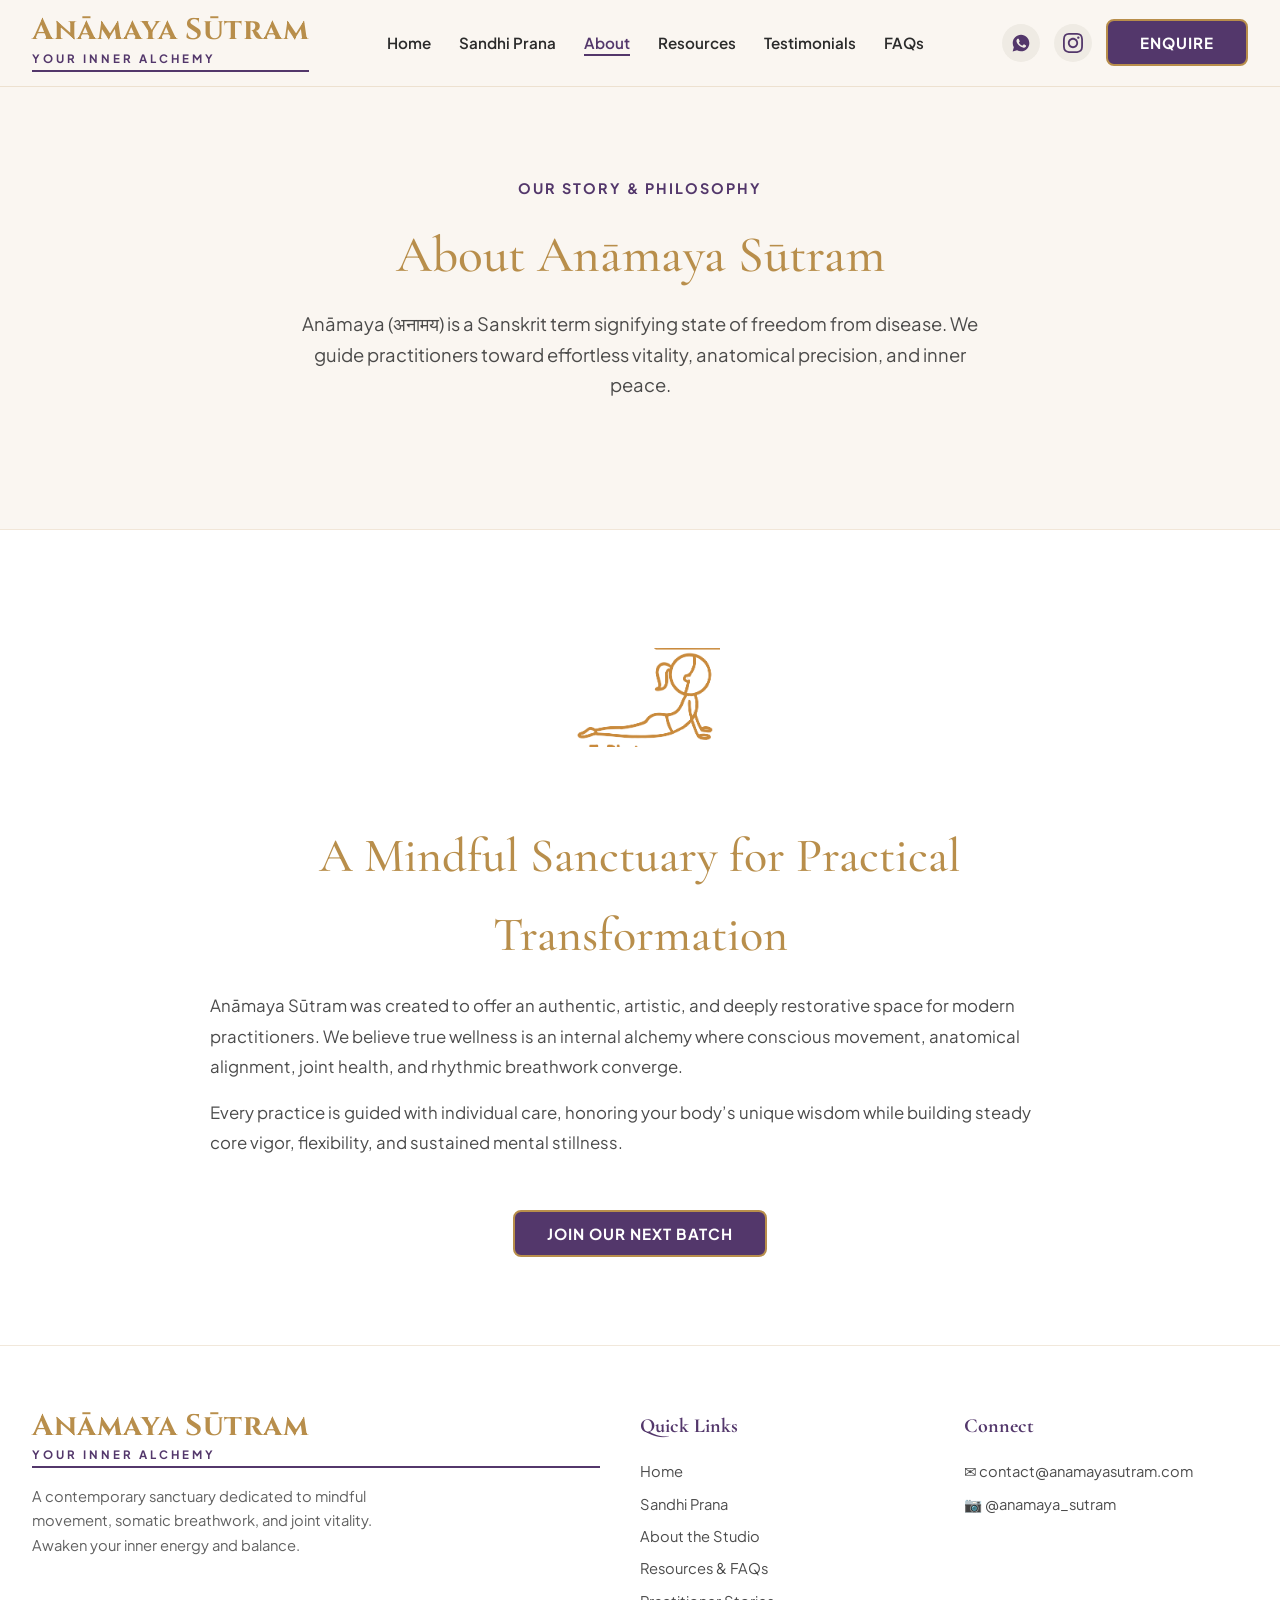
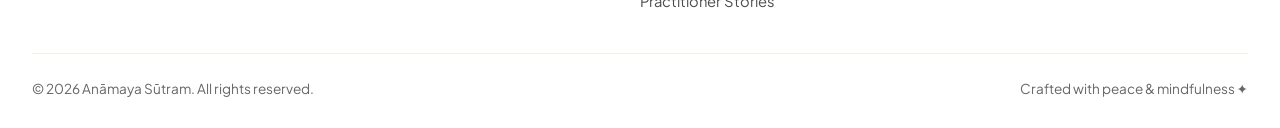
==== about.html @ 7de00230 "First commit to AnamayaSutram static website: Basic structure; incorrect details that need to be fix" ====
<!DOCTYPE html>
<html lang="en">

<head>
  <meta charset="UTF-8">
  <meta name="viewport" content="width=device-width, initial-scale=1.0">
  <title>About Us | Anāmaya Sūtram</title>
  <meta name="description"
    content="Learn about Anāmaya Sūtram - A contemporary yoga sanctuary dedicated to classical alignment, somatic breathwork, and joint health.">
  <link rel="stylesheet" href="css/style.css">
  <link rel="icon" href="images/logo.jpg">
</head>

<body>

  <!-- Header Navigation (Matching Header Screenshot 1) -->
  <header class="navbar">
    <div class="container nav-container">
      <a href="index.html" class="nav-brand-screenshot">
        <span class="nav-brand-title">Anāmaya Sūtram</span>
        <span class="nav-brand-tagline">YOUR INNER ALCHEMY</span>
      </a>

      <ul class="nav-links">
        <li><a href="index.html" class="nav-link">Home</a></li>
        <li><a href="sandhi-prana.html" class="nav-link">Sandhi Prana</a></li>
        <li><a href="about.html" class="nav-link active">About</a></li>
        <li><a href="resources.html" class="nav-link">Resources</a></li>
        <li><a href="index.html#testimonials" class="nav-link">Testimonials</a></li>
        <li><a href="index.html#faqs" class="nav-link">FAQs</a></li>
      </ul>

      <div class="nav-right-actions">
        <a href="https://wa.me/" target="_blank" rel="noopener noreferrer" class="social-pill" aria-label="WhatsApp">
          <svg viewBox="0 0 24 24"><path d="M12.031 2c-5.514 0-9.969 4.456-9.969 9.969 0 1.761.459 3.477 1.334 4.988l-1.396 5.109 5.234-1.373c1.458.799 3.104 1.22 4.797 1.22 5.513 0 9.968-4.456 9.968-9.969s-4.455-9.969-9.968-9.969zm5.836 14.173c-.244.687-1.42 1.312-1.969 1.393-.526.078-1.2.112-3.411-.806-2.825-1.173-4.646-4.043-4.786-4.23-.14-.188-1.139-1.517-1.139-2.894 0-1.377.722-2.054.98-2.335.258-.282.562-.352.75-.352.188 0 .375 0 .539.009.174.009.407-.066.637.487.244.586.834 2.033.906 2.18.072.146.12.318.024.506-.096.188-.144.305-.287.474-.143.169-.301.377-.43.506-.143.143-.292.299-.126.584.166.285.736 1.214 1.58 1.966 1.085.967 2.001 1.267 2.286 1.408.285.141.452.12.619-.072.167-.192.716-.834.906-1.119.189-.285.378-.238.636-.144.258.094 1.637.772 1.918.913.281.141.469.211.539.329.07.117.07.682-.174 1.369z"/></svg>
        </a>
        <a href="https://instagram.com/" target="_blank" rel="noopener noreferrer" class="social-pill" aria-label="Instagram">
          <svg viewBox="0 0 24 24"><path d="M12 2.163c3.204 0 3.584.012 4.85.07 3.252.148 4.771 1.691 4.919 4.919.058 1.265.069 1.645.069 4.849 0 3.205-.012 3.584-.069 4.849-.149 3.225-1.664 4.771-4.919 4.919-1.266.058-1.644.07-4.85.07-3.204 0-3.584-.012-4.849-.07-3.26-.149-4.771-1.699-4.919-4.92-.058-1.265-.07-1.644-.07-4.849 0-3.204.013-3.583.07-4.849.149-3.227 1.664-4.771 4.919-4.919 1.266-.057 1.645-.069 4.849-.069zm0-2.163c-3.259 0-3.667.014-4.947.072-4.358.2-6.78 2.618-6.98 6.98-.059 1.281-.073 1.689-.073 4.948 0 3.259.014 3.668.072 4.948.2 4.358 2.618 6.78 6.98 6.98 1.281.058 1.689.072 4.948.072 3.259 0 3.668-.014 4.948-.072 4.354-.2 6.782-2.618 6.979-6.98.059-1.28.073-1.689.073-4.948 0-3.259-.014-3.667-.072-4.947-.196-4.354-2.617-6.78-6.979-6.98-1.281-.059-1.69-.073-4.949-.073zm0 5.838c-3.403 0-6.162 2.759-6.162 6.162s2.759 6.163 6.162 6.163 6.162-2.759 6.162-6.163c0-3.403-2.759-6.162-6.162-6.162zm0 10.162c-2.209 0-4-1.79-4-4 0-2.209 1.791-4 4-4s4 1.791 4 4c0 2.21-1.791 4-4 4zm6.406-11.845c-.796 0-1.441.645-1.441 1.44s.645 1.44 1.441 1.44c.795 0 1.439-.645 1.439-1.44s-.644-1.44-1.439-1.44z"/></svg>
        </a>
        <button onclick="openModal()" class="btn btn-purple">ENQUIRE</button>
      </div>

      <button class="hamburger" aria-label="Toggle navigation">☰</button>
    </div>
  </header>

  <!-- Mobile Dropdown Menu -->
  <div class="mobile-menu">
    <ul class="mobile-nav-links">
      <li><a href="index.html">Home</a></li>
      <li><a href="sandhi-prana.html">Sandhi Prana</a></li>
      <li><a href="about.html">About</a></li>
      <li><a href="resources.html">Resources</a></li>
      <li><a href="index.html#testimonials">Testimonials</a></li>
      <li><a href="index.html#faqs">FAQs</a></li>
      <li><button onclick="openModal()" class="btn btn-purple" style="width: 100%; margin-top: 12px;">ENQUIRE</button></li>
    </ul>
  </div>

  <!-- Main Hero -->
  <section class="section-padding bg-ivory text-center" style="border-bottom: 1px solid rgba(184,142,75,0.15);">
    <div class="container">
      <span class="tagline-purple">Our Story &amp; Philosophy</span>
      <h1 class="gold-section-title" style="font-size: 3.2rem; margin: 12px 0;">
        About Anāmaya Sūtram
      </h1>
      <p class="science-desc">
        Anāmaya (अनामय) is a Sanskrit term signifying state of freedom from disease. We guide practitioners toward effortless vitality, anatomical precision, and inner peace.
      </p>
    </div>
  </section>

  <!-- Instructor / Story Section -->
  <section class="section-padding" style="background: #ffffff;">
    <div class="container">
      <div style="max-width: 860px; margin: 0 auto; display: flex; flex-direction: column; gap: 32px;">
        <div style="text-align: center;">
          <img src="doodles/Bhujang_gold.png" alt="Instructor Profile Doodle" style="width: 160px; height: 160px; object-fit: contain;">
        </div>

        <div>
          <h2 class="gold-section-title" style="text-align: center;">A Mindful Sanctuary for Practical Transformation</h2>
          <p style="font-size: 1.05rem; color: rgba(43,43,43,0.85); line-height: 1.8; margin-top: 16px;">
            Anāmaya Sūtram was created to offer an authentic, artistic, and deeply restorative space for modern practitioners. We believe true wellness is an internal alchemy where conscious movement, anatomical alignment, joint health, and rhythmic breathwork converge.
          </p>
          <p style="font-size: 1.05rem; color: rgba(43,43,43,0.85); line-height: 1.8; margin-top: 16px;">
            Every practice is guided with individual care, honoring your body’s unique wisdom while building steady core vigor, flexibility, and sustained mental stillness.
          </p>
        </div>

        <div style="text-align: center; margin-top: 20px;">
          <button onclick="openModal()" class="btn btn-purple">JOIN OUR NEXT BATCH</button>
        </div>
      </div>
    </div>
  </section>

  <!-- Footer -->
  <footer>
    <div class="container">
      <div class="footer-grid">
        <div>
          <a href="index.html" class="nav-brand-screenshot" style="margin-bottom: 16px;">
            <span class="nav-brand-title">Anāmaya Sūtram</span>
            <span class="nav-brand-tagline">YOUR INNER ALCHEMY</span>
          </a>
          <p style="font-size: 0.92rem; color: rgba(43,43,43,0.75); max-width: 360px; margin-top: 8px;">
            A contemporary sanctuary dedicated to mindful movement, somatic breathwork, and joint vitality. Awaken your inner energy and balance.
          </p>
        </div>

        <div>
          <h4 style="font-family: var(--font-heading); font-size: 1.25rem; color: var(--color-purple); margin-bottom: 16px;">Quick Links</h4>
          <ul style="list-style: none; display: flex; flex-direction: column; gap: 8px; font-size: 0.92rem;">
            <li><a href="index.html" style="text-decoration: none; color: rgba(43,43,43,0.85);">Home</a></li>
            <li><a href="sandhi-prana.html" style="text-decoration: none; color: rgba(43,43,43,0.85);">Sandhi Prana</a></li>
            <li><a href="about.html" style="text-decoration: none; color: rgba(43,43,43,0.85);">About the Studio</a></li>
            <li><a href="resources.html" style="text-decoration: none; color: rgba(43,43,43,0.85);">Resources &amp; FAQs</a></li>
            <li><a href="index.html#testimonials" style="text-decoration: none; color: rgba(43,43,43,0.85);">Practitioner Stories</a></li>
          </ul>
        </div>

        <div>
          <h4 style="font-family: var(--font-heading); font-size: 1.25rem; color: var(--color-purple); margin-bottom: 16px;">Connect</h4>
          <p style="font-size: 0.92rem; color: rgba(43,43,43,0.85); margin-bottom: 8px;">✉ contact@anamayasutram.com</p>
          <p style="font-size: 0.92rem; color: rgba(43,43,43,0.85);">📷 @anamaya_sutram</p>
        </div>
      </div>

      <div class="footer-bottom">
        <div>© 2026 Anāmaya Sūtram. All rights reserved.</div>
        <div>Crafted with peace &amp; mindfulness ✦</div>
      </div>
    </div>
  </footer>

  <!-- Modal -->
  <div class="modal-overlay" id="registrationModal">
    <div class="modal-card">
      <div class="modal-header">
        <div class="modal-title">Enquire / Join Batch</div>
        <button class="modal-close" id="closeModal">✕</button>
      </div>

      <div class="modal-body">
        <form id="registrationForm">
          <div class="form-group">
            <label>Full Name *</label>
            <input type="text" id="regName" class="form-control" placeholder="e.g. Radhika Sharma" required>
          </div>
          <div class="form-group">
            <label>Email Address *</label>
            <input type="email" id="regEmail" class="form-control" placeholder="you@example.com" required>
          </div>
          <div class="form-group">
            <label>Phone Number *</label>
            <input type="tel" id="regPhone" class="form-control" placeholder="+91 98765 43210" required>
          </div>
          <button type="submit" class="btn btn-purple" style="width: 100%; margin-top: 8px;">SUBMIT ENQUIRY</button>
        </form>
        <div id="registrationSuccess" style="display: none; text-align: center; padding: 24px 0;">
          <div style="font-size: 3rem; color: var(--color-gold); margin-bottom: 12px;">✓</div>
          <h3 style="font-family: var(--font-heading); font-size: 2rem; color: var(--color-purple);">Namaste!</h3>
          <p style="font-size: 0.95rem; color: rgba(43,43,43,0.8); margin: 12px 0 24px 0;">Your enquiry has been received.</p>
          <button onclick="closeModal()" class="btn btn-purple">Return</button>
        </div>
      </div>
    </div>
  </div>

  <script src="js/main.js"></script>
</body>

</html>
---- css/style.css ----
/* Anāmaya Sūtram - Pure Static Design System with Custom Google Fonts */
@import url('https://fonts.googleapis.com/css2?family=Dancing+Script:wght@500;600;700&family=Comic+Neue:wght@400;700&family=Cinzel:wght@600;700;800&family=Cormorant+Garamond:ital,wght@0,500;0,600;0,700;1,500&family=Plus+Jakarta+Sans:wght@400;500;600;700&display=swap');

:root {
  --color-burgundy: #7B1418;
  --color-gold: #B88E4B;
  --color-gold-bright: #D4AF6D;
  --color-purple: #53376B;
  --color-purple-hover: #412856;
  --color-indigo: #201D48;
  --color-green: #3D6843;
  --color-ivory: #FAF6F1;
  --color-teal: #008C8C;
  --color-teal-dark: #006E6E;
  --color-card: #FFFFFF;
  --color-charcoal: #2B2B2B;
  --color-muted: #666666;

  --font-script: 'Dancing Script', cursive;
  --font-comic: 'Comic Neue', 'Comiccrazy', cursive, sans-serif;
  --font-brand: 'Cinzel', 'Cormorant Garamond', serif;
  --font-heading: 'Cormorant Garamond', serif;
  --font-body: 'Plus Jakarta Sans', system-ui, sans-serif;

  --max-width: 1320px;
  --radius-lg: 24px;
  --radius-md: 16px;
  --radius-pill: 9999px;
  --shadow-sm: 0 4px 15px rgba(83, 55, 107, 0.08);
  --shadow-md: 0 10px 30px rgba(83, 55, 107, 0.12);
  --shadow-lg: 0 20px 40px rgba(83, 55, 107, 0.18);
}

/* Reset & Base */
* {
  margin: 0;
  padding: 0;
  box-sizing: border-box;
}

html {
  scroll-behavior: smooth;
  font-size: 16px;
}

body {
  background-color: var(--color-ivory);
  color: var(--color-charcoal);
  font-family: var(--font-body);
  line-height: 1.65;
  overflow-x: hidden;
}

::selection {
  background-color: var(--color-purple);
  color: #ffffff;
}

/* Layout Containers & Margins */
.container {
  width: 100%;
  max-width: var(--max-width);
  margin: 0 auto;
  padding: 0 32px;
}

.section-padding {
  padding: 88px 0;
}

.text-center {
  text-align: center;
}

/* Buttons */
.btn {
  display: inline-flex;
  align-items: center;
  justify-content: center;
  padding: 12px 32px;
  border-radius: 8px;
  font-family: var(--font-body);
  font-size: 0.95rem;
  font-weight: 700;
  letter-spacing: 1px;
  text-decoration: none;
  text-transform: uppercase;
  cursor: pointer;
  transition: all 0.25s ease;
  border: 2px solid transparent;
  gap: 8px;
}

.btn-purple {
  background-color: var(--color-purple);
  color: #ffffff;
  border-color: var(--color-gold);
}

.btn-purple:hover {
  background-color: var(--color-purple-hover);
  border-color: var(--color-gold-bright);
  transform: translateY(-2px);
  box-shadow: var(--shadow-sm);
}

.btn-teal {
  background-color: var(--color-teal);
  color: #ffffff;
  border-color: #ffffff;
}

.btn-teal:hover {
  background-color: var(--color-teal-dark);
  transform: translateY(-2px);
}

.btn-gold-outline {
  background-color: transparent;
  color: var(--color-gold);
  border: 2px solid var(--color-gold);
}

.btn-gold-outline:hover {
  background-color: var(--color-gold);
  color: #ffffff;
  transform: translateY(-2px);
}

/* Header & Navbar (Matching Header Screenshot 1) */
.navbar {
  position: sticky;
  top: 0;
  left: 0;
  right: 0;
  z-index: 100;
  background-color: #FAF6F1;
  border-bottom: 1px solid rgba(184, 142, 75, 0.2);
  padding: 14px 0;
}

.nav-container {
  display: flex;
  align-items: center;
  justify-content: space-between;
}

.nav-brand-screenshot {
  display: flex;
  flex-direction: column;
  align-items: flex-start;
  text-decoration: none;
}

.nav-brand-title {
  font-family: var(--font-brand);
  font-size: 1.85rem;
  font-weight: 700;
  color: var(--color-gold);
  line-height: 1.1;
  letter-spacing: 0.5px;
}

.nav-brand-tagline {
  font-family: var(--font-body);
  font-size: 0.72rem;
  letter-spacing: 3px;
  text-transform: uppercase;
  color: var(--color-purple);
  font-weight: 700;
  margin-top: 2px;
  border-bottom: 2px solid var(--color-purple);
  padding-bottom: 2px;
  width: 100%;
}

.nav-links {
  display: flex;
  list-style: none;
  gap: 28px;
  align-items: center;
}

.nav-link {
  text-decoration: none;
  color: var(--color-charcoal);
  font-size: 0.95rem;
  font-weight: 600;
  transition: color 0.2s ease;
  padding: 4px 0;
  position: relative;
}

.nav-link:hover,
.nav-link.active {
  color: var(--color-purple);
}

.nav-link.active::after {
  content: '';
  position: absolute;
  bottom: 0;
  left: 0;
  right: 0;
  height: 2px;
  background-color: var(--color-purple);
}

.nav-right-actions {
  display: flex;
  align-items: center;
  gap: 14px;
}

.social-pill {
  display: flex;
  align-items: center;
  justify-content: center;
  width: 38px;
  height: 38px;
  border-radius: 50%;
  background: #EFEBE4;
  color: var(--color-purple);
  text-decoration: none;
  transition: all 0.2s ease;
}

.social-pill:hover {
  background: var(--color-purple);
  color: #ffffff;
}

.social-pill svg {
  width: 20px;
  height: 20px;
  fill: currentColor;
}

.hamburger {
  display: none;
  background: none;
  border: none;
  font-size: 1.8rem;
  color: var(--color-purple);
  cursor: pointer;
}

.mobile-menu {
  display: none;
  background: #FAF6F1;
  border-bottom: 1px solid rgba(184, 142, 75, 0.2);
  padding: 16px 24px;
}

.mobile-menu.open {
  display: block;
}

.mobile-nav-links {
  list-style: none;
  display: flex;
  flex-direction: column;
  gap: 12px;
}

.mobile-nav-links a {
  text-decoration: none;
  color: var(--color-charcoal);
  font-size: 1.05rem;
  font-weight: 600;
  padding: 8px 0;
  display: block;
  border-bottom: 1px solid rgba(184, 142, 75, 0.1);
}

/* Hero Section (Matching Screenshots 2 & 3) */
.hero-wrapper {
  position: relative;
  width: 100%;
  min-height: 82vh;
  background: url('../images/hero_meditation_.jpg') center center / cover no-repeat;
  display: flex;
  align-items: center;
  justify-content: center;
  text-align: center;
  padding: 80px 24px;
}

/* Upper Left Corner Logo Overlay (Matching Screenshots 2 & 3) */
.hero-logo-overlay {
  position: absolute;
  top: 20px;
  left: 20px;
  width: 160px;
  height: auto;
  z-index: 20;
  background: rgba(255, 255, 255, 0.9);
  padding: 8px 12px;
  border-radius: 12px;
  box-shadow: 0 4px 15px rgba(0, 0, 0, 0.1);
}

.hero-overlay-content {
  position: relative;
  z-index: 10;
  max-width: 860px;
  margin: 0 auto;
  display: flex;
  flex-direction: column;
  align-items: center;
}

.hero-script-headline {
  font-family: var(--font-script);
  font-size: 4.2rem;
  font-weight: 700;
  color: #1F1938;
  line-height: 1.15;
  margin-bottom: 18px;
  text-shadow: 0 1px 3px rgba(255, 255, 255, 0.8);
}

.hero-comic-subtitle {
  font-family: var(--font-comic);
  font-size: 1rem;
  font-weight: 700;
  letter-spacing: 2px;
  text-transform: uppercase;
  color: #1F1938;
  margin-bottom: 32px;
  text-shadow: 0 1px 2px rgba(255, 255, 255, 0.8);
}

/* What is Anamaya Sutram Section */
.section-what-is {
  padding: 80px 0;
  background-color: var(--color-ivory);
  text-align: center;
  border-bottom: 1px solid rgba(184, 142, 75, 0.15);
}

.gold-section-title {
  font-family: var(--font-heading);
  font-size: 3rem;
  color: var(--color-gold);
  font-weight: 500;
  margin-bottom: 16px;
}

.geometry-quote {
  font-family: var(--font-heading);
  font-size: 2.6rem;
  color: var(--color-indigo);
  line-height: 1.25;
  max-width: 760px;
  margin: 0 auto 12px auto;
  font-weight: 600;
}

.tagline-purple {
  font-family: var(--font-body);
  font-size: 0.9rem;
  letter-spacing: 2px;
  text-transform: uppercase;
  color: var(--color-purple);
  font-weight: 700;
  margin-bottom: 24px;
}

.science-desc {
  font-size: 1.15rem;
  color: rgba(43, 43, 43, 0.85);
  max-width: 680px;
  margin: 0 auto 40px auto;
  line-height: 1.65;
}

/* Meet Anaya & Prof. Dev Section (Placed Right Above FAQs) */
.anaya-dev-card {
  max-width: 860px;
  margin: 0 auto;
  background: #ffffff;
  border-radius: 24px;
  padding: 28px;
  box-shadow: var(--shadow-sm);
  border: 1.5px solid rgba(184, 142, 75, 0.25);
}

.anaya-dev-img {
  width: 100%;
  max-height: 520px;
  object-fit: cover;
  border-radius: 16px;
  margin-bottom: 24px;
}

.character-descriptions {
  text-align: left;
  display: flex;
  flex-direction: column;
  gap: 20px;
  font-family: var(--font-comic);
}

.character-item h4 {
  font-family: var(--font-comic);
  font-size: 1.25rem;
  font-weight: 700;
  margin-bottom: 6px;
}

.character-item p {
  font-size: 1rem;
  color: rgba(43, 43, 43, 0.85);
  line-height: 1.6;
}

.explore-series-link {
  display: inline-block;
  font-family: var(--font-comic);
  font-size: 1rem;
  font-weight: 700;
  color: var(--color-indigo);
  text-decoration: none;
  margin-top: 12px;
  transition: color 0.2s ease;
}

.explore-series-link:hover {
  color: var(--color-purple);
}

/* Guided Programs Grid */
.programs-grid {
  display: grid;
  grid-template-columns: repeat(auto-fit, minmax(340px, 1fr));
  gap: 32px;
  margin-top: 40px;
}

.program-card {
  background: #ffffff;
  border-radius: 24px;
  padding: 40px 32px;
  border: 1.5px solid rgba(184, 142, 75, 0.2);
  box-shadow: var(--shadow-sm);
  display: flex;
  flex-direction: column;
  justify-content: space-between;
  transition: all 0.3s ease;
}

.program-card:hover {
  transform: translateY(-4px);
  box-shadow: var(--shadow-md);
  border-color: var(--color-gold);
}

.program-tag {
  display: inline-block;
  padding: 4px 14px;
  border-radius: 20px;
  background: rgba(83, 55, 107, 0.1);
  color: var(--color-purple);
  font-size: 0.75rem;
  font-weight: 700;
  text-transform: uppercase;
  margin-bottom: 16px;
}

.program-title {
  font-family: var(--font-heading);
  font-size: 2.2rem;
  color: var(--color-gold);
  margin-bottom: 8px;
}

.program-subtitle {
  font-size: 1rem;
  color: var(--color-purple);
  font-weight: 600;
  margin-bottom: 16px;
}

.program-desc {
  font-size: 0.95rem;
  color: rgba(43, 43, 43, 0.8);
  margin-bottom: 20px;
  line-height: 1.6;
}

.program-highlights {
  list-style: none;
  margin-bottom: 28px;
  display: flex;
  flex-direction: column;
  gap: 10px;
}

.program-highlights li {
  font-size: 0.9rem;
  color: rgba(43, 43, 43, 0.9);
  display: flex;
  align-items: center;
  gap: 10px;
}

.program-highlights li::before {
  content: '✦';
  color: var(--color-gold);
}

.program-actions {
  display: flex;
  gap: 12px;
  flex-wrap: wrap;
}

/* Feature Cards Grid (Core Pillars) */
.cards-grid {
  display: grid;
  grid-template-columns: repeat(auto-fit, minmax(260px, 1fr));
  gap: 28px;
  margin-top: 40px;
}

.feature-card {
  background: #ffffff;
  padding: 36px 28px;
  border-radius: 20px;
  border: 1.5px solid rgba(184, 142, 75, 0.15);
  box-shadow: var(--shadow-sm);
  text-align: center;
  transition: all 0.3s ease;
}

.feature-card:hover {
  transform: translateY(-4px);
  box-shadow: var(--shadow-md);
}

.feature-icon-box {
  width: 72px;
  height: 72px;
  margin: 0 auto 20px auto;
  display: flex;
  align-items: center;
  justify-content: center;
}

.feature-icon-box img {
  width: 100%;
  height: 100%;
  object-fit: contain;
}

.feature-title {
  font-family: var(--font-heading);
  font-size: 1.5rem;
  color: var(--color-purple);
  margin-bottom: 10px;
}

.feature-desc {
  font-size: 0.92rem;
  color: rgba(43, 43, 43, 0.75);
}

/* Upcoming Batch Section */
.batch-container {
  background: #ffffff;
  border-radius: 24px;
  padding: 44px;
  border: 2px solid rgba(184, 142, 75, 0.25);
  box-shadow: var(--shadow-md);
}

.batch-grid {
  display: grid;
  grid-template-columns: 1fr 1fr;
  gap: 40px;
  align-items: center;
}

.batch-title {
  font-family: var(--font-heading);
  font-size: 2.4rem;
  color: var(--color-gold);
  margin: 12px 0;
}

.batch-card-right {
  background: var(--color-ivory);
  padding: 32px;
  border-radius: 18px;
  border: 1.5px solid rgba(184, 142, 75, 0.2);
}

.batch-info-item {
  display: flex;
  align-items: center;
  gap: 14px;
  margin-bottom: 16px;
}

.batch-info-icon {
  font-size: 1.3rem;
}

.batch-info-text label {
  display: block;
  font-size: 0.75rem;
  color: var(--color-muted);
  text-transform: uppercase;
  font-weight: 600;
}

.batch-info-text span {
  font-size: 0.95rem;
  font-weight: 700;
  color: var(--color-purple);
}

/* Testimonials Carousel */
.testimonial-card {
  max-width: 760px;
  margin: 0 auto;
  background: #ffffff;
  border-radius: 24px;
  padding: 44px;
  box-shadow: var(--shadow-sm);
  text-align: center;
  border: 1.5px solid rgba(184, 142, 75, 0.2);
}

.quote-text {
  font-size: 1.1rem;
  font-style: italic;
  color: rgba(43, 43, 43, 0.85);
  margin: 20px 0;
  line-height: 1.7;
}

.user-bio {
  display: flex;
  align-items: center;
  justify-content: center;
  gap: 16px;
  text-align: left;
}

.user-avatar {
  width: 54px;
  height: 54px;
  border-radius: 50%;
  object-fit: cover;
}

.slider-controls {
  display: flex;
  justify-content: center;
  gap: 16px;
  margin-top: 28px;
}

.slider-btn {
  width: 44px;
  height: 44px;
  border-radius: 50%;
  border: 2px solid var(--color-purple);
  background: #ffffff;
  color: var(--color-purple);
  font-size: 1.2rem;
  cursor: pointer;
  transition: all 0.2s ease;
}

.slider-btn:hover {
  background: var(--color-purple);
  color: #ffffff;
}

/* FAQ Accordion */
.accordion {
  max-width: 860px;
  margin: 0 auto;
  display: flex;
  flex-direction: column;
  gap: 16px;
}

.accordion-item {
  background: #ffffff;
  border-radius: 16px;
  border: 1.5px solid rgba(184, 142, 75, 0.2);
  overflow: hidden;
}

.accordion-header {
  width: 100%;
  padding: 22px 28px;
  text-align: left;
  background: none;
  border: none;
  font-family: var(--font-heading);
  font-size: 1.3rem;
  font-weight: 600;
  color: var(--color-purple);
  cursor: pointer;
  display: flex;
  justify-content: space-between;
  align-items: center;
}

.accordion-body {
  padding: 0 28px 24px 28px;
  font-size: 0.98rem;
  color: rgba(43, 43, 43, 0.8);
  display: none;
  line-height: 1.65;
}

.accordion-item.active .accordion-body {
  display: block;
}

.accordion-item.active .accordion-icon {
  transform: rotate(180deg);
}

/* Footer */
footer {
  background: #ffffff;
  border-top: 1.5px solid rgba(184, 142, 75, 0.2);
  padding: 64px 0 28px 0;
}

.footer-grid {
  display: grid;
  grid-template-columns: 2fr 1fr 1fr;
  gap: 40px;
  margin-bottom: 40px;
}

.footer-bottom {
  border-top: 1px solid rgba(184, 142, 75, 0.15);
  padding-top: 24px;
  display: flex;
  justify-content: space-between;
  font-size: 0.85rem;
  color: var(--color-muted);
}

/* Modal Popup */
.modal-overlay {
  position: fixed;
  inset: 0;
  background: rgba(0, 0, 0, 0.55);
  backdrop-filter: blur(5px);
  z-index: 1000;
  display: none;
  align-items: center;
  justify-content: center;
  padding: 20px;
}

.modal-overlay.open {
  display: flex;
}

.modal-card {
  background: #ffffff;
  border-radius: 24px;
  max-width: 560px;
  width: 100%;
  box-shadow: var(--shadow-lg);
  overflow: hidden;
  border: 2px solid var(--color-gold);
}

.modal-header {
  padding: 20px 28px;
  background: var(--color-ivory);
  border-bottom: 1px solid rgba(184, 142, 75, 0.2);
  display: flex;
  justify-content: space-between;
  align-items: center;
}

.modal-title {
  font-family: var(--font-heading);
  font-size: 1.6rem;
  font-weight: 700;
  color: var(--color-purple);
}

.modal-close {
  background: none;
  border: none;
  font-size: 1.3rem;
  cursor: pointer;
  color: var(--color-muted);
}

.modal-body {
  padding: 28px;
}

.form-group {
  margin-bottom: 18px;
}

.form-group label {
  display: block;
  font-size: 0.8rem;
  font-weight: 700;
  text-transform: uppercase;
  color: var(--color-muted);
  margin-bottom: 6px;
}

.form-control {
  width: 100%;
  padding: 12px 16px;
  border-radius: 10px;
  border: 1.5px solid rgba(184, 142, 75, 0.3);
  font-family: var(--font-body);
  font-size: 0.95rem;
  outline: none;
  background: var(--color-ivory);
}

.form-control:focus {
  border-color: var(--color-purple);
  background: #ffffff;
}

/* Timeline Tabs on Sandhi Prana page */
.timeline-tabs {
  display: flex;
  justify-content: center;
  gap: 12px;
  margin: 32px 0;
  flex-wrap: wrap;
}

.timeline-tab-btn {
  padding: 10px 24px;
  border-radius: 30px;
  border: 1.5px solid rgba(184, 142, 75, 0.3);
  background: #ffffff;
  color: var(--color-charcoal);
  font-size: 0.88rem;
  font-weight: 700;
  cursor: pointer;
  transition: all 0.2s ease;
}

.timeline-tab-btn.active {
  background: var(--color-purple);
  color: #ffffff;
  border-color: var(--color-purple);
}

.timeline-content-card {
  background: #ffffff;
  border-radius: 20px;
  padding: 36px;
  border: 1.5px solid rgba(184, 142, 75, 0.25);
  box-shadow: var(--shadow-sm);
}

/* Mobile Responsiveness (Matching Screenshot 3) */
@media (max-width: 768px) {
  .container {
    padding: 0 16px;
  }

  .hero-script-headline {
    font-size: 2.5rem;
  }

  .hero-comic-subtitle {
    font-size: 0.85rem;
    letter-spacing: 1px;
  }

  .hero-logo-overlay {
    top: 10px;
    left: 10px;
    width: 120px;
  }

  .gold-section-title {
    font-size: 2.2rem;
  }

  .geometry-quote {
    font-size: 1.8rem;
  }

  .nav-links {
    display: none;
  }

  .hamburger {
    display: block;
  }

  .batch-grid {
    grid-template-columns: 1fr;
  }

  .footer-grid {
    grid-template-columns: 1fr;
  }

  .nav-right-actions .social-pill {
    display: inline-flex;
  }
}
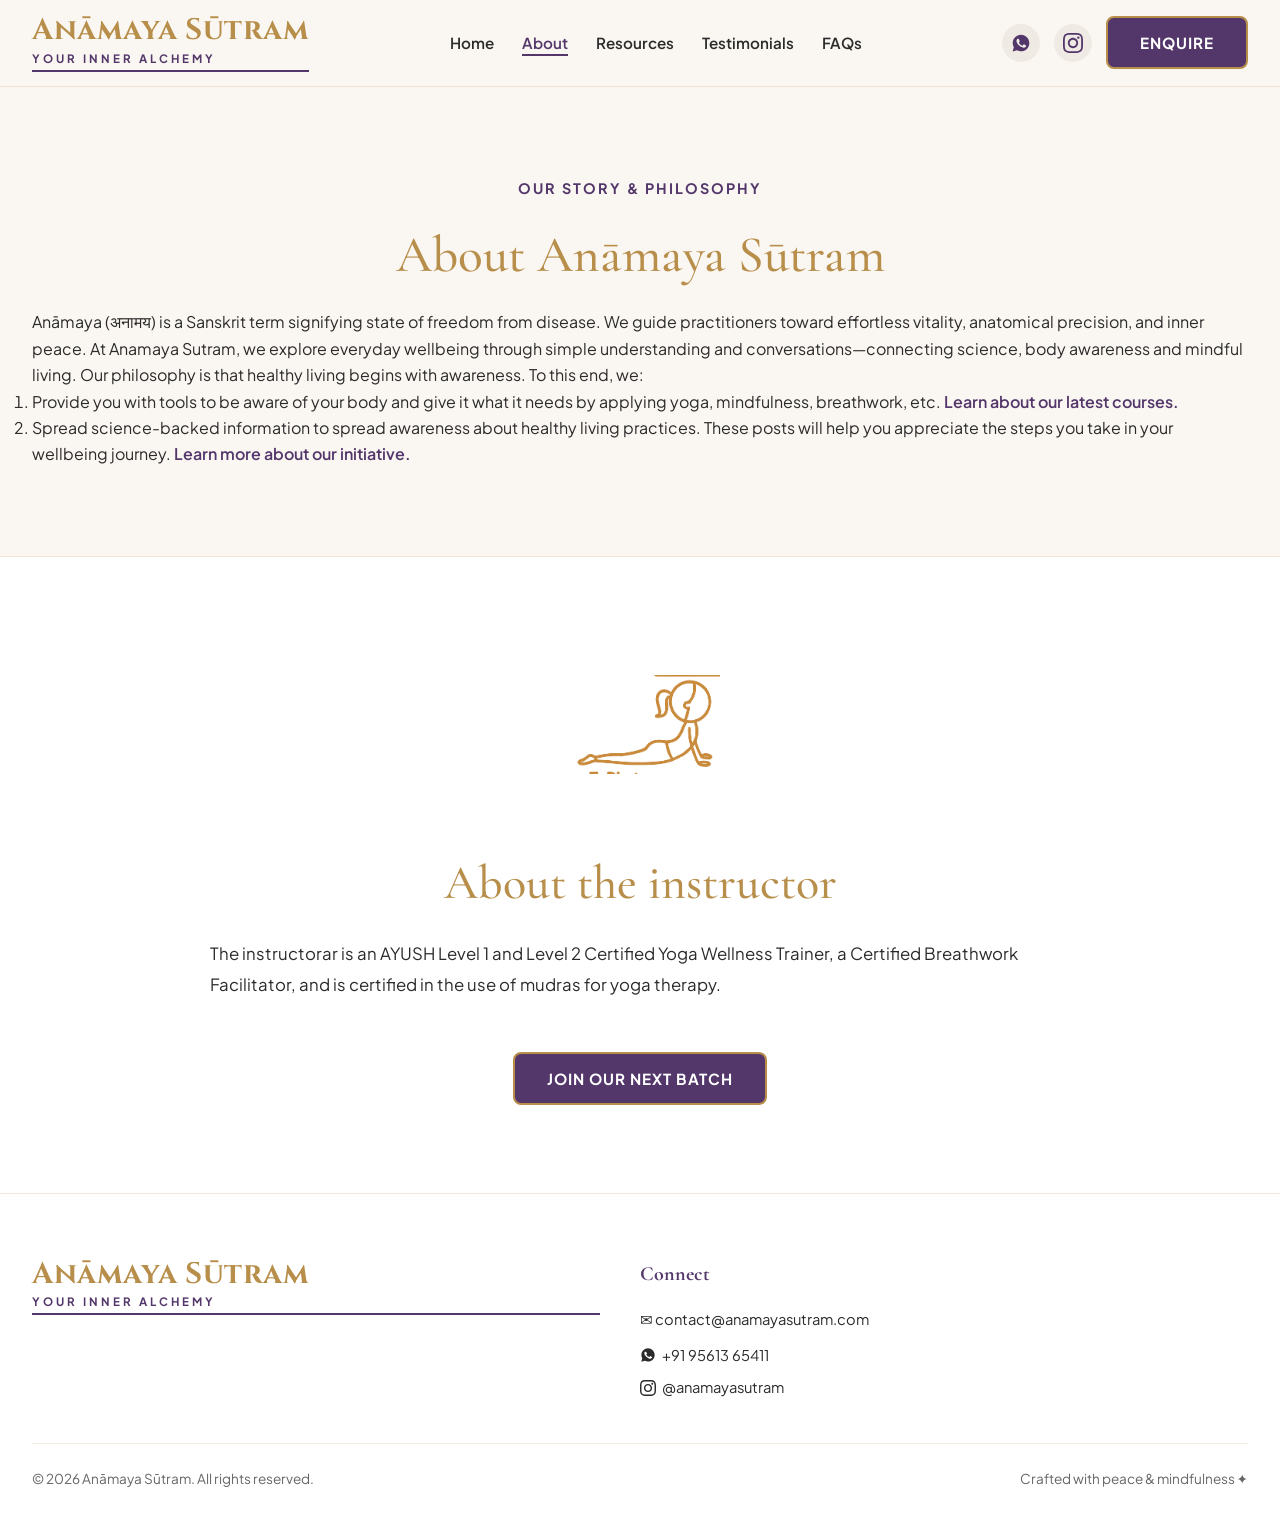
==== commit d7c37b1c: "corrected the info about the instructor" ====
--- a/about.html
+++ b/about.html
@@ -4,9 +4,8 @@
 <head>
   <meta charset="UTF-8">
   <meta name="viewport" content="width=device-width, initial-scale=1.0">
-  <title>About Us | Anāmaya Sūtram</title>
-  <meta name="description"
-    content="Learn about Anāmaya Sūtram - A contemporary yoga sanctuary dedicated to classical alignment, somatic breathwork, and joint health.">
+  <title>About Us | Anāmaya sūtram</title>
+  <meta name="description" content="Learn about Anāmaya sūtram">
   <link rel="stylesheet" href="css/style.css">
   <link rel="icon" href="images/logo.jpg">
 </head>
@@ -18,26 +17,32 @@
     <div class="container nav-container">
       <a href="index.html" class="nav-brand-screenshot">
         <span class="nav-brand-title">Anāmaya Sūtram</span>
-        <span class="nav-brand-tagline">YOUR INNER ALCHEMY</span>
+        <span class="nav-brand-tagline">your inner alchemy</span>
       </a>
 
       <ul class="nav-links">
         <li><a href="index.html" class="nav-link">Home</a></li>
-        <li><a href="sandhi-prana.html" class="nav-link">Sandhi Prana</a></li>
         <li><a href="about.html" class="nav-link active">About</a></li>
         <li><a href="resources.html" class="nav-link">Resources</a></li>
         <li><a href="index.html#testimonials" class="nav-link">Testimonials</a></li>
-        <li><a href="index.html#faqs" class="nav-link">FAQs</a></li>
+        <li><a href="faq.html" class="nav-link">FAQs</a></li>
       </ul>
 
       <div class="nav-right-actions">
-        <a href="https://wa.me/" target="_blank" rel="noopener noreferrer" class="social-pill" aria-label="WhatsApp">
-          <svg viewBox="0 0 24 24"><path d="M12.031 2c-5.514 0-9.969 4.456-9.969 9.969 0 1.761.459 3.477 1.334 4.988l-1.396 5.109 5.234-1.373c1.458.799 3.104 1.22 4.797 1.22 5.513 0 9.968-4.456 9.968-9.969s-4.455-9.969-9.968-9.969zm5.836 14.173c-.244.687-1.42 1.312-1.969 1.393-.526.078-1.2.112-3.411-.806-2.825-1.173-4.646-4.043-4.786-4.23-.14-.188-1.139-1.517-1.139-2.894 0-1.377.722-2.054.98-2.335.258-.282.562-.352.75-.352.188 0 .375 0 .539.009.174.009.407-.066.637.487.244.586.834 2.033.906 2.18.072.146.12.318.024.506-.096.188-.144.305-.287.474-.143.169-.301.377-.43.506-.143.143-.292.299-.126.584.166.285.736 1.214 1.58 1.966 1.085.967 2.001 1.267 2.286 1.408.285.141.452.12.619-.072.167-.192.716-.834.906-1.119.189-.285.378-.238.636-.144.258.094 1.637.772 1.918.913.281.141.469.211.539.329.07.117.07.682-.174 1.369z"/></svg>
+        <a href="https://wa.me/919561365411" target="_blank" rel="noopener noreferrer" class="social-pill" aria-label="WhatsApp">
+          <svg viewBox="0 0 24 24">
+            <path
+              d="M12.031 2c-5.514 0-9.969 4.456-9.969 9.969 0 1.761.459 3.477 1.334 4.988l-1.396 5.109 5.234-1.373c1.458.799 3.104 1.22 4.797 1.22 5.513 0 9.968-4.456 9.968-9.969s-4.455-9.969-9.968-9.969zm5.836 14.173c-.244.687-1.42 1.312-1.969 1.393-.526.078-1.2.112-3.411-.806-2.825-1.173-4.646-4.043-4.786-4.23-.14-.188-1.139-1.517-1.139-2.894 0-1.377.722-2.054.98-2.335.258-.282.562-.352.75-.352.188 0 .375 0 .539.009.174.009.407-.066.637.487.244.586.834 2.033.906 2.18.072.146.12.318.024.506-.096.188-.144.305-.287.474-.143.169-.301.377-.43.506-.143.143-.292.299-.126.584.166.285.736 1.214 1.58 1.966 1.085.967 2.001 1.267 2.286 1.408.285.141.452.12.619-.072.167-.192.716-.834.906-1.119.189-.285.378-.238.636-.144.258.094 1.637.772 1.918.913.281.141.469.211.539.329.07.117.07.682-.174 1.369z" />
+          </svg>
         </a>
-        <a href="https://instagram.com/" target="_blank" rel="noopener noreferrer" class="social-pill" aria-label="Instagram">
-          <svg viewBox="0 0 24 24"><path d="M12 2.163c3.204 0 3.584.012 4.85.07 3.252.148 4.771 1.691 4.919 4.919.058 1.265.069 1.645.069 4.849 0 3.205-.012 3.584-.069 4.849-.149 3.225-1.664 4.771-4.919 4.919-1.266.058-1.644.07-4.85.07-3.204 0-3.584-.012-4.849-.07-3.26-.149-4.771-1.699-4.919-4.92-.058-1.265-.07-1.644-.07-4.849 0-3.204.013-3.583.07-4.849.149-3.227 1.664-4.771 4.919-4.919 1.266-.057 1.645-.069 4.849-.069zm0-2.163c-3.259 0-3.667.014-4.947.072-4.358.2-6.78 2.618-6.98 6.98-.059 1.281-.073 1.689-.073 4.948 0 3.259.014 3.668.072 4.948.2 4.358 2.618 6.78 6.98 6.98 1.281.058 1.689.072 4.948.072 3.259 0 3.668-.014 4.948-.072 4.354-.2 6.782-2.618 6.979-6.98.059-1.28.073-1.689.073-4.948 0-3.259-.014-3.667-.072-4.947-.196-4.354-2.617-6.78-6.979-6.98-1.281-.059-1.69-.073-4.949-.073zm0 5.838c-3.403 0-6.162 2.759-6.162 6.162s2.759 6.163 6.162 6.163 6.162-2.759 6.162-6.163c0-3.403-2.759-6.162-6.162-6.162zm0 10.162c-2.209 0-4-1.79-4-4 0-2.209 1.791-4 4-4s4 1.791 4 4c0 2.21-1.791 4-4 4zm6.406-11.845c-.796 0-1.441.645-1.441 1.44s.645 1.44 1.441 1.44c.795 0 1.439-.645 1.439-1.44s-.644-1.44-1.439-1.44z"/></svg>
+        <a href="https://www.instagram.com/anamayasutram/" target="_blank" rel="noopener noreferrer" class="social-pill"
+          aria-label="Instagram">
+          <svg viewBox="0 0 24 24">
+            <path
+              d="M12 2.163c3.204 0 3.584.012 4.85.07 3.252.148 4.771 1.691 4.919 4.919.058 1.265.069 1.645.069 4.849 0 3.205-.012 3.584-.069 4.849-.149 3.225-1.664 4.771-4.919 4.919-1.266.058-1.644.07-4.85.07-3.204 0-3.584-.012-4.849-.07-3.26-.149-4.771-1.699-4.919-4.92-.058-1.265-.07-1.644-.07-4.849 0-3.204.013-3.583.07-4.849.149-3.227 1.664-4.771 4.919-4.919 1.266-.057 1.645-.069 4.849-.069zm0-2.163c-3.259 0-3.667.014-4.947.072-4.358.2-6.78 2.618-6.98 6.98-.059 1.281-.073 1.689-.073 4.948 0 3.259.014 3.668.072 4.948.2 4.358 2.618 6.78 6.98 6.98 1.281.058 1.689.072 4.948.072 3.259 0 3.668-.014 4.948-.072 4.354-.2 6.782-2.618 6.979-6.98.059-1.28.073-1.689.073-4.948 0-3.259-.014-3.667-.072-4.947-.196-4.354-2.617-6.78-6.979-6.98-1.281-.059-1.69-.073-4.949-.073zm0 5.838c-3.403 0-6.162 2.759-6.162 6.162s2.759 6.163 6.162 6.163 6.162-2.759 6.162-6.163c0-3.403-2.759-6.162-6.162-6.162zm0 10.162c-2.209 0-4-1.79-4-4 0-2.209 1.791-4 4-4s4 1.791 4 4c0 2.21-1.791 4-4 4zm6.406-11.845c-.796 0-1.441.645-1.441 1.44s.645 1.44 1.441 1.44c.795 0 1.439-.645 1.439-1.44s-.644-1.44-1.439-1.44z" />
+          </svg>
         </a>
-        <button onclick="openModal()" class="btn btn-purple">ENQUIRE</button>
+        <a href="https://forms.gle/iVX7P1jNjBqUxD1g9" target="_blank" rel="noopener noreferrer" class="btn btn-purple">ENQUIRE</a>
       </div>
 
       <button class="hamburger" aria-label="Toggle navigation">☰</button>
@@ -48,24 +53,37 @@
   <div class="mobile-menu">
     <ul class="mobile-nav-links">
       <li><a href="index.html">Home</a></li>
-      <li><a href="sandhi-prana.html">Sandhi Prana</a></li>
       <li><a href="about.html">About</a></li>
       <li><a href="resources.html">Resources</a></li>
       <li><a href="index.html#testimonials">Testimonials</a></li>
-      <li><a href="index.html#faqs">FAQs</a></li>
-      <li><button onclick="openModal()" class="btn btn-purple" style="width: 100%; margin-top: 12px;">ENQUIRE</button></li>
+      <li><a href="faq.html">FAQs</a></li>
+      <li><a href="https://forms.gle/iVX7P1jNjBqUxD1g9" target="_blank" rel="noopener noreferrer" class="btn btn-purple" style="width: 100%; margin-top: 12px;">ENQUIRE</a>
+      </li>
     </ul>
   </div>
 
   <!-- Main Hero -->
-  <section class="section-padding bg-ivory text-center" style="border-bottom: 1px solid rgba(184,142,75,0.15);">
+  <section class="section-padding bg-ivory" style="border-bottom: 1px solid rgba(184,142,75,0.15);">
     <div class="container">
-      <span class="tagline-purple">Our Story &amp; Philosophy</span>
-      <h1 class="gold-section-title" style="font-size: 3.2rem; margin: 12px 0;">
-        About Anāmaya Sūtram
-      </h1>
-      <p class="science-desc">
-        Anāmaya (अनामय) is a Sanskrit term signifying state of freedom from disease. We guide practitioners toward effortless vitality, anatomical precision, and inner peace.
+      <div class="text-center">
+        <span class="tagline-purple">Our Story &amp; Philosophy</span>
+        <h1 class="gold-section-title" style="font-size: 3.2rem; margin: 12px 0;">
+          About Anāmaya Sūtram
+        </h1>
+      </div>
+      
+      <p class="text-left">
+        Anāmaya (अनामय) is a Sanskrit term signifying state of freedom from disease. We guide practitioners toward
+        effortless vitality, anatomical precision, and inner peace.
+        At Anamaya Sutram, we explore everyday wellbeing through simple understanding and conversations—connecting
+        science, body awareness and mindful living.
+        Our philosophy is that healthy living begins with awareness. To this end, we:
+        <ol>
+          <li>Provide you with tools to be aware of your body and give it what it needs by applying yoga, mindfulness,
+            breathwork, etc. <a href="sandhi-prana.html" style="color: var(--color-purple); text-decoration: none; font-weight: 600;">Learn about our latest courses.</a></li>
+          <li>Spread science-backed information to spread awareness about healthy living practices. These posts will help
+            you appreciate the steps you take in your wellbeing journey. <a href="resources.html" style="color: var(--color-purple); text-decoration: none; font-weight: 600;">Learn more about our initiative.</a></li>
+        </ol>
       </p>
     </div>
   </section>
@@ -75,21 +93,21 @@
     <div class="container">
       <div style="max-width: 860px; margin: 0 auto; display: flex; flex-direction: column; gap: 32px;">
         <div style="text-align: center;">
-          <img src="doodles/Bhujang_gold.png" alt="Instructor Profile Doodle" style="width: 160px; height: 160px; object-fit: contain;">
+          <img src="doodles/Bhujang_gold.png" alt="Instructor Profile Doodle"
+            style="width: 160px; height: 160px; object-fit: contain;">
         </div>
 
         <div>
-          <h2 class="gold-section-title" style="text-align: center;">A Mindful Sanctuary for Practical Transformation</h2>
-          <p style="font-size: 1.05rem; color: rgba(43,43,43,0.85); line-height: 1.8; margin-top: 16px;">
-            Anāmaya Sūtram was created to offer an authentic, artistic, and deeply restorative space for modern practitioners. We believe true wellness is an internal alchemy where conscious movement, anatomical alignment, joint health, and rhythmic breathwork converge.
-          </p>
-          <p style="font-size: 1.05rem; color: rgba(43,43,43,0.85); line-height: 1.8; margin-top: 16px;">
-            Every practice is guided with individual care, honoring your body’s unique wisdom while building steady core vigor, flexibility, and sustained mental stillness.
-          </p>
+          <h2 class="gold-section-title" style="text-align: center;">About the instructor
+          </h2>
+          <p style="font-size: 1.05rem; color: var(--color-chocolate-brown);
+  old-color: rgba(43,43,43,0.85); line-height: 1.8; margin-top: 16px;">
+            The instructorar is an AYUSH Level 1 and Level 2 Certified Yoga Wellness Trainer, a Certified Breathwork Facilitator, and is certified in the use of mudras for yoga therapy.          </p>
+
         </div>
 
         <div style="text-align: center; margin-top: 20px;">
-          <button onclick="openModal()" class="btn btn-purple">JOIN OUR NEXT BATCH</button>
+          <a href="https://forms.gle/iVX7P1jNjBqUxD1g9" target="_blank" rel="noopener noreferrer" class="btn btn-purple">JOIN OUR NEXT BATCH</a>
         </div>
       </div>
     </div>
@@ -102,28 +120,31 @@
         <div>
           <a href="index.html" class="nav-brand-screenshot" style="margin-bottom: 16px;">
             <span class="nav-brand-title">Anāmaya Sūtram</span>
-            <span class="nav-brand-tagline">YOUR INNER ALCHEMY</span>
+            <span class="nav-brand-tagline">your inner alchemy</span>
           </a>
-          <p style="font-size: 0.92rem; color: rgba(43,43,43,0.75); max-width: 360px; margin-top: 8px;">
-            A contemporary sanctuary dedicated to mindful movement, somatic breathwork, and joint vitality. Awaken your inner energy and balance.
-          </p>
         </div>
 
         <div>
-          <h4 style="font-family: var(--font-heading); font-size: 1.25rem; color: var(--color-purple); margin-bottom: 16px;">Quick Links</h4>
-          <ul style="list-style: none; display: flex; flex-direction: column; gap: 8px; font-size: 0.92rem;">
-            <li><a href="index.html" style="text-decoration: none; color: rgba(43,43,43,0.85);">Home</a></li>
-            <li><a href="sandhi-prana.html" style="text-decoration: none; color: rgba(43,43,43,0.85);">Sandhi Prana</a></li>
-            <li><a href="about.html" style="text-decoration: none; color: rgba(43,43,43,0.85);">About the Studio</a></li>
-            <li><a href="resources.html" style="text-decoration: none; color: rgba(43,43,43,0.85);">Resources &amp; FAQs</a></li>
-            <li><a href="index.html#testimonials" style="text-decoration: none; color: rgba(43,43,43,0.85);">Practitioner Stories</a></li>
-          </ul>
-        </div>
-
-        <div>
-          <h4 style="font-family: var(--font-heading); font-size: 1.25rem; color: var(--color-purple); margin-bottom: 16px;">Connect</h4>
-          <p style="font-size: 0.92rem; color: rgba(43,43,43,0.85); margin-bottom: 8px;">✉ contact@anamayasutram.com</p>
-          <p style="font-size: 0.92rem; color: rgba(43,43,43,0.85);">📷 @anamaya_sutram</p>
+          <h4
+            style="font-family: var(--font-heading); font-size: 1.25rem; color: var(--color-purple); margin-bottom: 16px;">
+            Connect</h4>
+          <p style="font-size: 0.92rem; color: var(--color-chocolate-brown);
+  old-color: rgba(43,43,43,0.85); margin-bottom: 12px;">✉ contact@anamayasutram.com</p>
+          <a href="https://wa.me/919561365411" target="_blank" rel="noopener noreferrer" style="text-decoration: none; color: var(--color-chocolate-brown);
+  old-color: rgba(43,43,43,0.85); display: inline-flex; align-items: center; gap: 6px; font-size: 0.92rem; margin-bottom: 8px;">
+            <svg viewBox="0 0 24 24" style="width: 16px; height: 16px; fill: currentColor;">
+              <path d="M12.031 2c-5.514 0-9.969 4.456-9.969 9.969 0 1.761.459 3.477 1.334 4.988l-1.396 5.109 5.234-1.373c1.458.799 3.104 1.22 4.797 1.22 5.513 0 9.968-4.456 9.968-9.969s-4.455-9.969-9.968-9.969zm5.836 14.173c-.244.687-1.42 1.312-1.969 1.393-.526.078-1.2.112-3.411-.806-2.825-1.173-4.646-4.043-4.786-4.23-.14-.188-1.139-1.517-1.139-2.894 0-1.377.722-2.054.98-2.335.258-.282.562-.352.75-.352.188 0 .375 0 .539.009.174.009.407-.066.637.487.244.586.834 2.033.906 2.18.072.146.12.318.024.506-.096.188-.144.305-.287.474-.143.169-.301.377-.43.506-.143.143-.292.299-.126.584.166.285.736 1.214 1.58 1.966 1.085.967 2.001 1.267 2.286 1.408.285.141.452.12.619-.072.167-.192.716-.834.906-1.119.189-.285.378-.238.636-.144.258.094 1.637.772 1.918.913.281.141.469.211.539.329.07.117.07.682-.174 1.369z"/>
+            </svg>
+            +91 95613 65411
+          </a>
+          <br>
+          <a href="https://www.instagram.com/anamayasutram/" target="_blank" rel="noopener noreferrer" style="text-decoration: none; color: var(--color-chocolate-brown);
+  old-color: rgba(43,43,43,0.85); display: inline-flex; align-items: center; gap: 6px; font-size: 0.92rem;">
+            <svg viewBox="0 0 24 24" style="width: 16px; height: 16px; fill: currentColor;">
+              <path d="M12 2.163c3.204 0 3.584.012 4.85.07 3.252.148 4.771 1.691 4.919 4.919.058 1.265.069 1.645.069 4.849 0 3.205-.012 3.584-.069 4.849-.149 3.225-1.664 4.771-4.919 4.919-1.266.058-1.644.07-4.85.07-3.204 0-3.584-.012-4.849-.07-3.26-.149-4.771-1.699-4.919-4.92-.058-1.265-.07-1.644-.07-4.849 0-3.204.013-3.583.07-4.849.149-3.227 1.664-4.771 4.919-4.919 1.266-.057 1.645-.069 4.849-.069zm0-2.163c-3.259 0-3.667.014-4.947.072-4.358.2-6.78 2.618-6.98 6.98-.059 1.281-.073 1.689-.073 4.948 0 3.259.014 3.668.072 4.948.2 4.358 2.618 6.78 6.98 6.98 1.281.058 1.689.072 4.948.072 3.259 0 3.668-.014 4.948-.072 4.354-.2 6.782-2.618 6.979-6.98.059-1.28.073-1.689.073-4.948 0-3.259-.014-3.667-.072-4.947-.196-4.354-2.617-6.78-6.979-6.98-1.281-.059-1.69-.073-4.949-.073zm0 5.838c-3.403 0-6.162 2.759-6.162 6.162s2.759 6.163 6.162 6.163 6.162-2.759 6.162-6.163c0-3.403-2.759-6.162-6.162-6.162zm0 10.162c-2.209 0-4-1.79-4-4 0-2.209 1.791-4 4-4s4 1.791 4 4c0 2.21-1.791 4-4 4zm6.406-11.845c-.796 0-1.441.645-1.441 1.44s.645 1.44 1.441 1.44c.795 0 1.439-.645 1.439-1.44s-.644-1.44-1.439-1.44z"/>
+            </svg>
+            @anamayasutram
+          </a>
         </div>
       </div>
 
@@ -161,7 +182,9 @@
         <div id="registrationSuccess" style="display: none; text-align: center; padding: 24px 0;">
           <div style="font-size: 3rem; color: var(--color-gold); margin-bottom: 12px;">✓</div>
           <h3 style="font-family: var(--font-heading); font-size: 2rem; color: var(--color-purple);">Namaste!</h3>
-          <p style="font-size: 0.95rem; color: rgba(43,43,43,0.8); margin: 12px 0 24px 0;">Your enquiry has been received.</p>
+          <p style="font-size: 0.95rem; color: var(--color-chocolate-brown);
+  old-color: rgba(43,43,43,0.8); margin: 12px 0 24px 0;">Your enquiry has been
+            received.</p>
           <button onclick="closeModal()" class="btn btn-purple">Return</button>
         </div>
       </div>
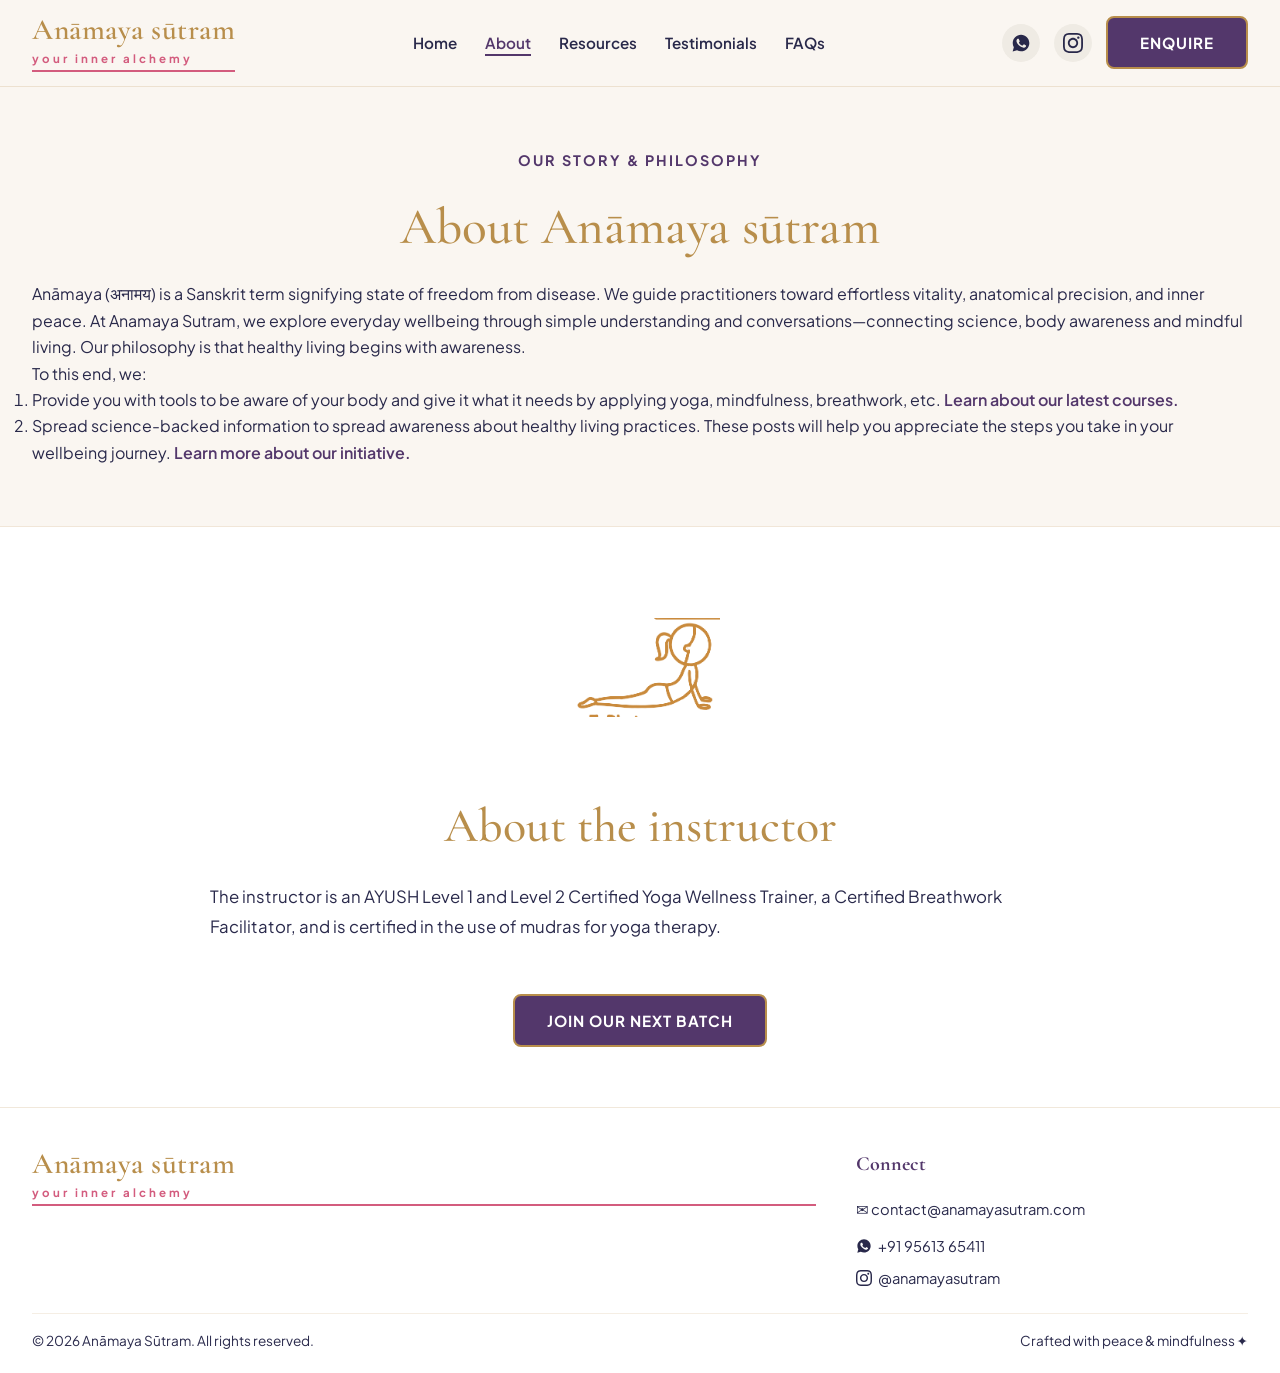
==== commit 54843511: "Watermark fixed ; colours consistent" ====
--- a/about.html
+++ b/about.html
@@ -16,7 +16,7 @@
   <header class="navbar">
     <div class="container nav-container">
       <a href="index.html" class="nav-brand-screenshot">
-        <span class="nav-brand-title">Anāmaya Sūtram</span>
+        <span class="nav-brand-title">Anāmaya sūtram</span>
         <span class="nav-brand-tagline">your inner alchemy</span>
       </a>
 
@@ -68,7 +68,7 @@
       <div class="text-center">
         <span class="tagline-purple">Our Story &amp; Philosophy</span>
         <h1 class="gold-section-title" style="font-size: 3.2rem; margin: 12px 0;">
-          About Anāmaya Sūtram
+          About Anāmaya sūtram
         </h1>
       </div>
       
@@ -77,7 +77,8 @@
         effortless vitality, anatomical precision, and inner peace.
         At Anamaya Sutram, we explore everyday wellbeing through simple understanding and conversations—connecting
         science, body awareness and mindful living.
-        Our philosophy is that healthy living begins with awareness. To this end, we:
+        Our philosophy is that healthy living begins with awareness. 
+        <br>To this end, we:
         <ol>
           <li>Provide you with tools to be aware of your body and give it what it needs by applying yoga, mindfulness,
             breathwork, etc. <a href="sandhi-prana.html" style="color: var(--color-purple); text-decoration: none; font-weight: 600;">Learn about our latest courses.</a></li>
@@ -100,9 +101,8 @@
         <div>
           <h2 class="gold-section-title" style="text-align: center;">About the instructor
           </h2>
-          <p style="font-size: 1.05rem; color: var(--color-chocolate-brown);
-  old-color: rgba(43,43,43,0.85); line-height: 1.8; margin-top: 16px;">
-            The instructorar is an AYUSH Level 1 and Level 2 Certified Yoga Wellness Trainer, a Certified Breathwork Facilitator, and is certified in the use of mudras for yoga therapy.          </p>
+          <p style="font-size: 1.05rem; color: var(--color-midnight); line-height: 1.8; margin-top: 16px;">
+            The instructor is an AYUSH Level 1 and Level 2 Certified Yoga Wellness Trainer, a Certified Breathwork Facilitator, and is certified in the use of mudras for yoga therapy.          </p>
 
         </div>
 
@@ -119,7 +119,7 @@
       <div class="footer-grid">
         <div>
           <a href="index.html" class="nav-brand-screenshot" style="margin-bottom: 16px;">
-            <span class="nav-brand-title">Anāmaya Sūtram</span>
+            <span class="nav-brand-title">Anāmaya sūtram</span>
             <span class="nav-brand-tagline">your inner alchemy</span>
           </a>
         </div>
@@ -128,18 +128,15 @@
           <h4
             style="font-family: var(--font-heading); font-size: 1.25rem; color: var(--color-purple); margin-bottom: 16px;">
             Connect</h4>
-          <p style="font-size: 0.92rem; color: var(--color-chocolate-brown);
-  old-color: rgba(43,43,43,0.85); margin-bottom: 12px;">✉ contact@anamayasutram.com</p>
-          <a href="https://wa.me/919561365411" target="_blank" rel="noopener noreferrer" style="text-decoration: none; color: var(--color-chocolate-brown);
-  old-color: rgba(43,43,43,0.85); display: inline-flex; align-items: center; gap: 6px; font-size: 0.92rem; margin-bottom: 8px;">
+          <p style="font-size: 0.92rem; color: var(--color-midnight); margin-bottom: 12px;">✉ contact@anamayasutram.com</p>
+          <a href="https://wa.me/919561365411" target="_blank" rel="noopener noreferrer" style="text-decoration: none; color: var(--color-midnight); display: inline-flex; align-items: center; gap: 6px; font-size: 0.92rem; margin-bottom: 8px;">
             <svg viewBox="0 0 24 24" style="width: 16px; height: 16px; fill: currentColor;">
               <path d="M12.031 2c-5.514 0-9.969 4.456-9.969 9.969 0 1.761.459 3.477 1.334 4.988l-1.396 5.109 5.234-1.373c1.458.799 3.104 1.22 4.797 1.22 5.513 0 9.968-4.456 9.968-9.969s-4.455-9.969-9.968-9.969zm5.836 14.173c-.244.687-1.42 1.312-1.969 1.393-.526.078-1.2.112-3.411-.806-2.825-1.173-4.646-4.043-4.786-4.23-.14-.188-1.139-1.517-1.139-2.894 0-1.377.722-2.054.98-2.335.258-.282.562-.352.75-.352.188 0 .375 0 .539.009.174.009.407-.066.637.487.244.586.834 2.033.906 2.18.072.146.12.318.024.506-.096.188-.144.305-.287.474-.143.169-.301.377-.43.506-.143.143-.292.299-.126.584.166.285.736 1.214 1.58 1.966 1.085.967 2.001 1.267 2.286 1.408.285.141.452.12.619-.072.167-.192.716-.834.906-1.119.189-.285.378-.238.636-.144.258.094 1.637.772 1.918.913.281.141.469.211.539.329.07.117.07.682-.174 1.369z"/>
             </svg>
             +91 95613 65411
           </a>
           <br>
-          <a href="https://www.instagram.com/anamayasutram/" target="_blank" rel="noopener noreferrer" style="text-decoration: none; color: var(--color-chocolate-brown);
-  old-color: rgba(43,43,43,0.85); display: inline-flex; align-items: center; gap: 6px; font-size: 0.92rem;">
+          <a href="https://www.instagram.com/anamayasutram/" target="_blank" rel="noopener noreferrer" style="text-decoration: none; color: var(--color-midnight); display: inline-flex; align-items: center; gap: 6px; font-size: 0.92rem;">
             <svg viewBox="0 0 24 24" style="width: 16px; height: 16px; fill: currentColor;">
               <path d="M12 2.163c3.204 0 3.584.012 4.85.07 3.252.148 4.771 1.691 4.919 4.919.058 1.265.069 1.645.069 4.849 0 3.205-.012 3.584-.069 4.849-.149 3.225-1.664 4.771-4.919 4.919-1.266.058-1.644.07-4.85.07-3.204 0-3.584-.012-4.849-.07-3.26-.149-4.771-1.699-4.919-4.92-.058-1.265-.07-1.644-.07-4.849 0-3.204.013-3.583.07-4.849.149-3.227 1.664-4.771 4.919-4.919 1.266-.057 1.645-.069 4.849-.069zm0-2.163c-3.259 0-3.667.014-4.947.072-4.358.2-6.78 2.618-6.98 6.98-.059 1.281-.073 1.689-.073 4.948 0 3.259.014 3.668.072 4.948.2 4.358 2.618 6.78 6.98 6.98 1.281.058 1.689.072 4.948.072 3.259 0 3.668-.014 4.948-.072 4.354-.2 6.782-2.618 6.979-6.98.059-1.28.073-1.689.073-4.948 0-3.259-.014-3.667-.072-4.947-.196-4.354-2.617-6.78-6.979-6.98-1.281-.059-1.69-.073-4.949-.073zm0 5.838c-3.403 0-6.162 2.759-6.162 6.162s2.759 6.163 6.162 6.163 6.162-2.759 6.162-6.163c0-3.403-2.759-6.162-6.162-6.162zm0 10.162c-2.209 0-4-1.79-4-4 0-2.209 1.791-4 4-4s4 1.791 4 4c0 2.21-1.791 4-4 4zm6.406-11.845c-.796 0-1.441.645-1.441 1.44s.645 1.44 1.441 1.44c.795 0 1.439-.645 1.439-1.44s-.644-1.44-1.439-1.44z"/>
             </svg>
@@ -182,9 +179,7 @@
         <div id="registrationSuccess" style="display: none; text-align: center; padding: 24px 0;">
           <div style="font-size: 3rem; color: var(--color-gold); margin-bottom: 12px;">✓</div>
           <h3 style="font-family: var(--font-heading); font-size: 2rem; color: var(--color-purple);">Namaste!</h3>
-          <p style="font-size: 0.95rem; color: var(--color-chocolate-brown);
-  old-color: rgba(43,43,43,0.8); margin: 12px 0 24px 0;">Your enquiry has been
-            received.</p>
+          <p style="font-size: 0.92rem; color: var(--color-midnight); margin-bottom: 12px;">Your enquiry has been received.</p>
           <button onclick="closeModal()" class="btn btn-purple">Return</button>
         </div>
       </div>
--- a/css/style.css
+++ b/css/style.css
@@ -13,12 +13,16 @@
   --color-teal: #008C8C;
   --color-teal-dark: #006E6E;
   --color-card: #FFFFFF;
-  --color-charcoal: #2B2B2B;
-  --color-muted: #666666;
+  --color-charcoal: #2c0101c0;
+  --color-muted: #382e2e;
+  --color-midnight: #1a1a3eee;
+  --color-bottle-green: #183b03;
+  --color-light-pink: #d35c7e;
+  --color-text: #1A1A3E;
 
   --font-script: 'Dancing Script', cursive;
   --font-comic: 'Comic Neue', 'Comiccrazy', cursive, sans-serif;
-  --font-brand: 'Cinzel', 'Cormorant Garamond', serif;
+  --font-brand: 'Cormorant Garamond', serif;
   --font-heading: 'Cormorant Garamond', serif;
   --font-body: 'Plus Jakarta Sans', system-ui, sans-serif;
 
@@ -36,6 +40,7 @@
   margin: 0;
   padding: 0;
   box-sizing: border-box;
+  color: var(--color-midnight);
 }
 
 html {
@@ -45,10 +50,15 @@
 
 body {
   background-color: var(--color-ivory);
-  color: var(--color-charcoal);
+  color: var(--color-midnight);
   font-family: var(--font-body);
   line-height: 1.65;
   overflow-x: hidden;
+}
+
+/* Text color: Ensure all text defaults to midnight blue */
+p, li, span, a, div, h1, h2, h3, h4, h5, h6 {
+  color: var(--color-midnight);
 }
 
 ::selection {
@@ -65,11 +75,15 @@
 }
 
 .section-padding {
-  padding: 88px 0;
+  padding: 60px 0;
 }
 
 .text-center {
   text-align: center;
+}
+
+.text-left {
+  text-align: left;
 }
 
 /* Buttons */
@@ -155,21 +169,22 @@
 .nav-brand-title {
   font-family: var(--font-brand);
   font-size: 1.85rem;
-  font-weight: 700;
+  font-weight: 600;
   color: var(--color-gold);
   line-height: 1.1;
   letter-spacing: 0.5px;
 }
+
 
 .nav-brand-tagline {
   font-family: var(--font-body);
   font-size: 0.72rem;
   letter-spacing: 3px;
-  text-transform: uppercase;
-  color: var(--color-purple);
+  text-transform: lowercase;
+  color: var(--color-light-pink);
   font-weight: 700;
   margin-top: 2px;
-  border-bottom: 2px solid var(--color-purple);
+  border-bottom: 2px solid var(--color-light-pink);
   padding-bottom: 2px;
   width: 100%;
 }
@@ -183,7 +198,7 @@
 
 .nav-link {
   text-decoration: none;
-  color: var(--color-charcoal);
+  color: var(--color-midnight);
   font-size: 0.95rem;
   font-weight: 600;
   transition: color 0.2s ease;
@@ -265,7 +280,7 @@
 
 .mobile-nav-links a {
   text-decoration: none;
-  color: var(--color-charcoal);
+  color: var(--color-midnight);
   font-size: 1.05rem;
   font-weight: 600;
   padding: 8px 0;
@@ -284,6 +299,12 @@
   justify-content: center;
   text-align: center;
   padding: 80px 24px;
+}
+
+@media (max-width: 768px) {
+  .hero-wrapper {
+    background-position: right center;
+  }
 }
 
 /* Upper Left Corner Logo Overlay (Matching Screenshots 2 & 3) */
@@ -314,7 +335,7 @@
   font-family: var(--font-script);
   font-size: 4.2rem;
   font-weight: 700;
-  color: #1F1938;
+  color: var(--color-bottle-green);
   line-height: 1.15;
   margin-bottom: 18px;
   text-shadow: 0 1px 3px rgba(255, 255, 255, 0.8);
@@ -326,17 +347,43 @@
   font-weight: 700;
   letter-spacing: 2px;
   text-transform: uppercase;
-  color: #1F1938;
+  color: var(--color-bottle-green);
   margin-bottom: 32px;
   text-shadow: 0 1px 2px rgba(255, 255, 255, 0.8);
 }
 
 /* What is Anamaya Sutram Section */
 .section-what-is {
-  padding: 80px 0;
+  padding: 40px 24px;
   background-color: var(--color-ivory);
   text-align: center;
   border-bottom: 1px solid rgba(184, 142, 75, 0.15);
+  position: relative;
+  overflow: hidden;
+}
+
+.section-what-is::before {
+  content: '';
+  position: absolute;
+  top: 50%;
+  left: 50%;
+  transform: translate(-50%, -50%);
+  background-image: url('../images/watermark.jpeg');
+  background-position: center;
+  background-repeat: no-repeat;
+  background-size: contain;
+  opacity: 0.15;
+  pointer-events: none;
+  z-index: 1;
+  width: 50%;
+  height: 280px;
+  max-width: 350px;
+}
+
+.section-what-is .container {
+  position: relative;
+  z-index: 2;
+  max-width: 800px;
 }
 
 .gold-section-title {
@@ -344,16 +391,17 @@
   font-size: 3rem;
   color: var(--color-gold);
   font-weight: 500;
-  margin-bottom: 16px;
+  margin-bottom: 8px;
+  margin-top: 0;
 }
 
 .geometry-quote {
   font-family: var(--font-heading);
-  font-size: 2.6rem;
-  color: var(--color-indigo);
+  font-size: 1.6rem;
+  color: var(--color-midnight);
   line-height: 1.25;
   max-width: 760px;
-  margin: 0 auto 12px auto;
+  margin: 0 auto 8px auto;
   font-weight: 600;
 }
 
@@ -368,11 +416,24 @@
 }
 
 .science-desc {
-  font-size: 1.15rem;
-  color: rgba(43, 43, 43, 0.85);
+  font-size: 0.98rem;
+  color: var(--color-midnight);
   max-width: 680px;
-  margin: 0 auto 40px auto;
-  line-height: 1.65;
+  margin: 0 auto;
+  line-height: 1.6;
+  padding: 0 16px;
+  text-align: left;
+}
+
+.science-desc ol {
+  display: inline-block;
+  text-align: left;
+  margin-top: 12px;
+}
+
+.science-desc li {
+  margin-bottom: 10px;
+  line-height: 1.6;
 }
 
 /* Meet Anaya & Prof. Dev Section (Placed Right Above FAQs) */
@@ -433,9 +494,21 @@
 /* Guided Programs Grid */
 .programs-grid {
   display: grid;
-  grid-template-columns: repeat(auto-fit, minmax(340px, 1fr));
+  grid-template-columns: repeat(3, 1fr);
   gap: 32px;
   margin-top: 40px;
+}
+
+@media (max-width: 1024px) {
+  .programs-grid {
+    grid-template-columns: repeat(2, 1fr);
+  }
+}
+
+@media (max-width: 640px) {
+  .programs-grid {
+    grid-template-columns: 1fr;
+  }
 }
 
 .program-card {
@@ -484,7 +557,7 @@
 
 .program-desc {
   font-size: 0.95rem;
-  color: rgba(43, 43, 43, 0.8);
+  color: var(--color-midnight);
   margin-bottom: 20px;
   line-height: 1.6;
 }
@@ -499,7 +572,7 @@
 
 .program-highlights li {
   font-size: 0.9rem;
-  color: rgba(43, 43, 43, 0.9);
+  color: var(--color-midnight);
   display: flex;
   align-items: center;
   gap: 10px;
@@ -557,13 +630,13 @@
 .feature-title {
   font-family: var(--font-heading);
   font-size: 1.5rem;
-  color: var(--color-purple);
+  color: var(--color-midnight);
   margin-bottom: 10px;
 }
 
 .feature-desc {
   font-size: 0.92rem;
-  color: rgba(43, 43, 43, 0.75);
+  color: var(--color-midnight);
 }
 
 /* Upcoming Batch Section */
@@ -636,7 +709,7 @@
 .quote-text {
   font-size: 1.1rem;
   font-style: italic;
-  color: rgba(43, 43, 43, 0.85);
+  color: var(--color-midnight);
   margin: 20px 0;
   line-height: 1.7;
 }
@@ -647,6 +720,7 @@
   justify-content: center;
   gap: 16px;
   text-align: left;
+  color: var(--color-midnight);
 }
 
 .user-avatar {
@@ -705,7 +779,7 @@
   font-family: var(--font-heading);
   font-size: 1.3rem;
   font-weight: 600;
-  color: var(--color-purple);
+  color: var(--color-midnight);
   cursor: pointer;
   display: flex;
   justify-content: space-between;
@@ -715,7 +789,7 @@
 .accordion-body {
   padding: 0 28px 24px 28px;
   font-size: 0.98rem;
-  color: rgba(43, 43, 43, 0.8);
+  color: var(--color-midnight);
   display: none;
   line-height: 1.65;
 }
@@ -732,23 +806,26 @@
 footer {
   background: #ffffff;
   border-top: 1.5px solid rgba(184, 142, 75, 0.2);
-  padding: 64px 0 28px 0;
+  padding: 40px 0 20px 0;
 }
 
 .footer-grid {
   display: grid;
-  grid-template-columns: 2fr 1fr 1fr;
+  grid-template-columns: 2fr 1fr;
   gap: 40px;
-  margin-bottom: 40px;
+  margin-bottom: 20px;
 }
 
 .footer-bottom {
   border-top: 1px solid rgba(184, 142, 75, 0.15);
-  padding-top: 24px;
+  padding-top: 16px;
   display: flex;
   justify-content: space-between;
   font-size: 0.85rem;
   color: var(--color-muted);
+  align-items: center;
+  flex-wrap: wrap;
+  gap: 12px;
 }
 
 /* Modal Popup */
@@ -870,6 +947,9 @@
   box-shadow: var(--shadow-sm);
 }
 
+.geometry-quote {
+    font-size: 1.5rem;
+}
 /* Mobile Responsiveness (Matching Screenshot 3) */
 @media (max-width: 768px) {
   .container {
@@ -895,10 +975,6 @@
     font-size: 2.2rem;
   }
 
-  .geometry-quote {
-    font-size: 1.8rem;
-  }
-
   .nav-links {
     display: none;
   }
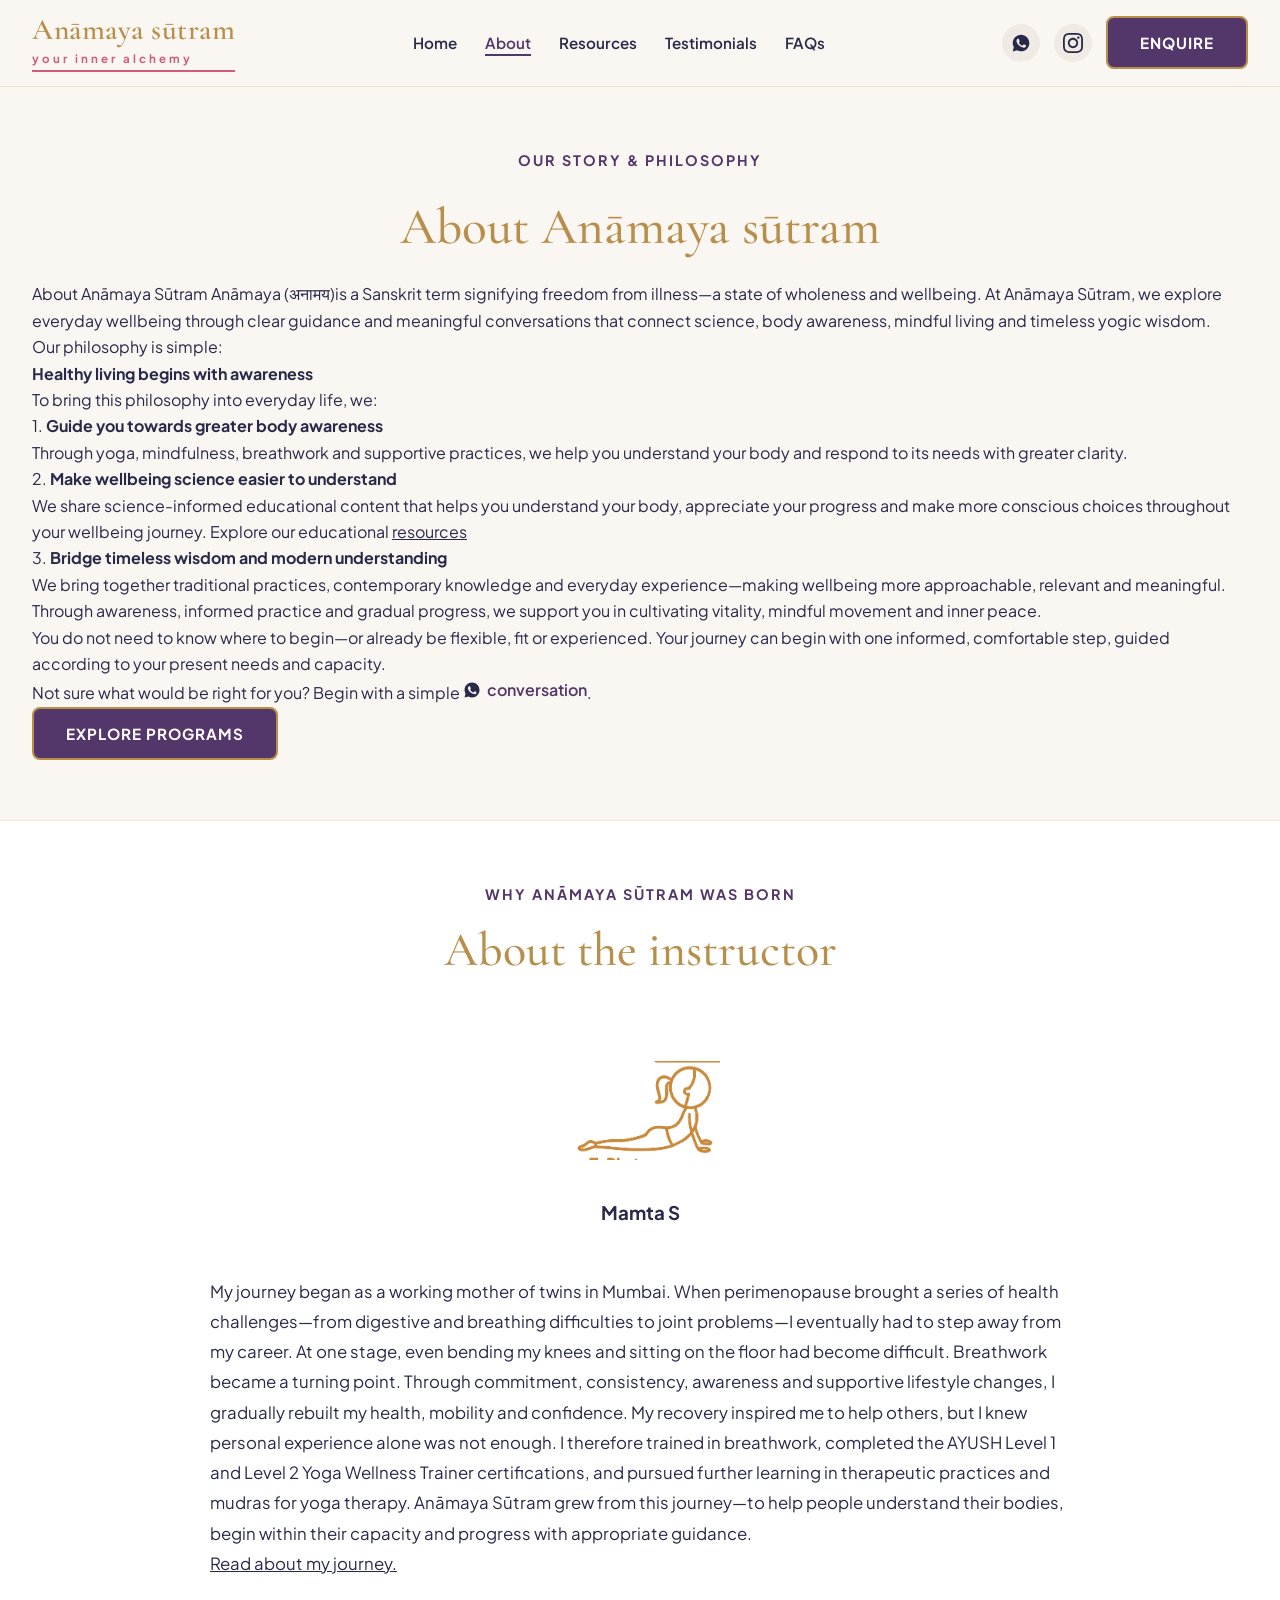
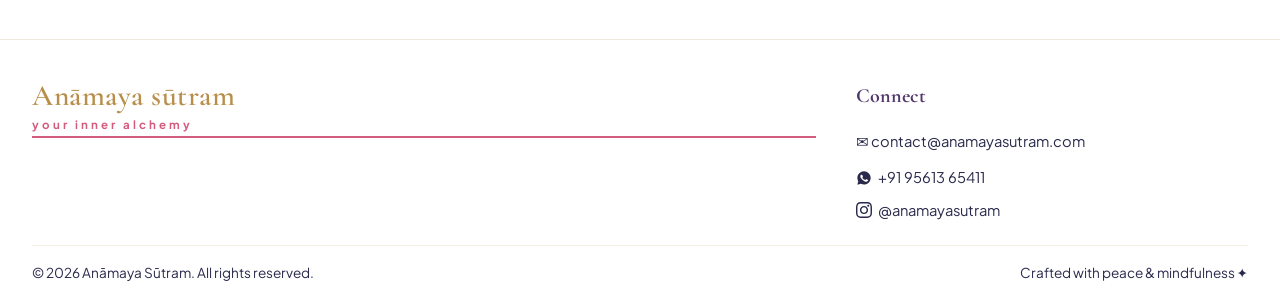
==== commit d5f81017: "about us updated; a fulll story added to story.html" ====
--- a/about.html
+++ b/about.html
@@ -73,42 +73,68 @@
       </div>
       
       <p class="text-left">
-        Anāmaya (अनामय) is a Sanskrit term signifying state of freedom from disease. We guide practitioners toward
-        effortless vitality, anatomical precision, and inner peace.
-        At Anamaya Sutram, we explore everyday wellbeing through simple understanding and conversations—connecting
-        science, body awareness and mindful living.
-        Our philosophy is that healthy living begins with awareness. 
-        <br>To this end, we:
-        <ol>
-          <li>Provide you with tools to be aware of your body and give it what it needs by applying yoga, mindfulness,
-            breathwork, etc. <a href="sandhi-prana.html" style="color: var(--color-purple); text-decoration: none; font-weight: 600;">Learn about our latest courses.</a></li>
-          <li>Spread science-backed information to spread awareness about healthy living practices. These posts will help
-            you appreciate the steps you take in your wellbeing journey. <a href="resources.html" style="color: var(--color-purple); text-decoration: none; font-weight: 600;">Learn more about our initiative.</a></li>
-        </ol>
+        About Anāmaya Sūtram
+
+Anāmaya (अनामय)is a Sanskrit term signifying freedom from illness—a state of wholeness and wellbeing.
+At Anāmaya Sūtram, we explore everyday wellbeing through clear guidance and meaningful conversations that connect science, body awareness, mindful living and timeless yogic wisdom.
+
+<br> Our philosophy is simple: <br>
+
+<b> Healthy living begins with awareness </b> <br>
+
+To bring this philosophy into everyday life, we: <br>
+
+1. <b>Guide you towards greater body awareness</b> <br>
+   Through yoga, mindfulness, breathwork and supportive practices, we help you understand your body and respond to its needs with greater clarity. <br>
+
+2. <b>Make wellbeing science easier to understand</b><br>
+   We share science-informed educational content that helps you understand your body, appreciate your progress and make more conscious choices throughout your wellbeing journey.
+
+   Explore our educational <a href="resources.html">resources</a> <br>
+
+3. <b>Bridge timeless wisdom and modern understanding</b> <br>
+   We bring together traditional practices, contemporary knowledge and everyday experience—making wellbeing more approachable, relevant and meaningful.
+
+<br>Through awareness, informed practice and gradual progress, we support you in cultivating vitality, mindful movement and inner peace.<br>
+
+You do not need to know where to begin—or already be flexible, fit or experienced.
+
+Your journey can begin with one informed, comfortable step, guided according to your present needs and capacity.
+
+<br> Not sure what would be right for you? Begin with a simple <a href="https://wa.me/919561365411" target="_blank" rel="noopener noreferrer" style="text-decoration: none; color: var(--color-purple); font-weight: 600; display: inline-flex; align-items: center; gap: 6px;">
+          <svg viewBox="0 0 24 24" style="width: 18px; height: 18px; fill: currentColor;">
+            <path d="M12.031 2c-5.514 0-9.969 4.456-9.969 9.969 0 1.761.459 3.477 1.334 4.988l-1.396 5.109 5.234-1.373c1.458.799 3.104 1.22 4.797 1.22 5.513 0 9.968-4.456 9.968-9.969s-4.455-9.969-9.968-9.969zm5.836 14.173c-.244.687-1.42 1.312-1.969 1.393-.526.078-1.2.112-3.411-.806-2.825-1.173-4.646-4.043-4.786-4.23-.14-.188-1.139-1.517-1.139-2.894 0-1.377.722-2.054.98-2.335.258-.282.562-.352.75-.352.188 0 .375 0 .539.009.174.009.407-.066.637.487.244.586.834 2.033.906 2.18.072.146.12.318.024.506-.096.188-.144.305-.287.474-.143.169-.301.377-.43.506-.143.143-.292.299-.126.584.166.285.736 1.214 1.58 1.966 1.085.967 2.001 1.267 2.286 1.408.285.141.452.12.619-.072.167-.192.716-.834.906-1.119.189-.285.378-.238.636-.144.258.094 1.637.772 1.918.913.281.141.469.211.539.329.07.117.07.682-.174 1.369z" />
+          </svg>
+          conversation
+        </a>.
+        <br>
+<a href="sandhi-prana.html" class="btn btn-purple">EXPLORE PROGRAMS</a>
       </p>
     </div>
   </section>
 
   <!-- Instructor / Story Section -->
   <section class="section-padding" style="background: #ffffff;">
-    <div class="container">
+      <div class="text-center" style="margin-bottom: 40px;">
+        <span class="tagline-purple">Why Anāmaya Sūtram Was Born</span>
+        <h2 class="gold-section-title" style="margin-top: 4px;">About the instructor</h2>
+      </div>
+
       <div style="max-width: 860px; margin: 0 auto; display: flex; flex-direction: column; gap: 32px;">
         <div style="text-align: center;">
           <img src="doodles/Bhujang_gold.png" alt="Instructor Profile Doodle"
             style="width: 160px; height: 160px; object-fit: contain;">
-        </div>
-
-        <div>
-          <h2 class="gold-section-title" style="text-align: center;">About the instructor
-          </h2>
+            <h3>Mamta S</h3>
+        </div>
+
+
           <p style="font-size: 1.05rem; color: var(--color-midnight); line-height: 1.8; margin-top: 16px;">
-            The instructor is an AYUSH Level 1 and Level 2 Certified Yoga Wellness Trainer, a Certified Breathwork Facilitator, and is certified in the use of mudras for yoga therapy.          </p>
-
-        </div>
-
-        <div style="text-align: center; margin-top: 20px;">
-          <a href="https://forms.gle/iVX7P1jNjBqUxD1g9" target="_blank" rel="noopener noreferrer" class="btn btn-purple">JOIN OUR NEXT BATCH</a>
-        </div>
+            My journey began as a working mother of twins in Mumbai. When perimenopause brought a series of health challenges—from digestive and breathing difficulties to joint problems—I eventually had to step away from my career. At one stage, even bending my knees and sitting on the floor had become difficult.
+            Breathwork became a turning point. Through commitment, consistency, awareness and supportive lifestyle changes, I gradually rebuilt my health, mobility and confidence.
+            My recovery inspired me to help others, but I knew personal experience alone was not enough. I therefore trained in breathwork, completed the AYUSH Level 1 and Level 2 Yoga Wellness Trainer certifications, and pursued further learning in therapeutic practices and mudras for yoga therapy.
+            Anāmaya Sūtram grew from this journey—to help people understand their bodies, begin within their capacity and progress with appropriate guidance.
+            <br> <a href="story.html">Read about my journey.</a>
+       
       </div>
     </div>
   </section>
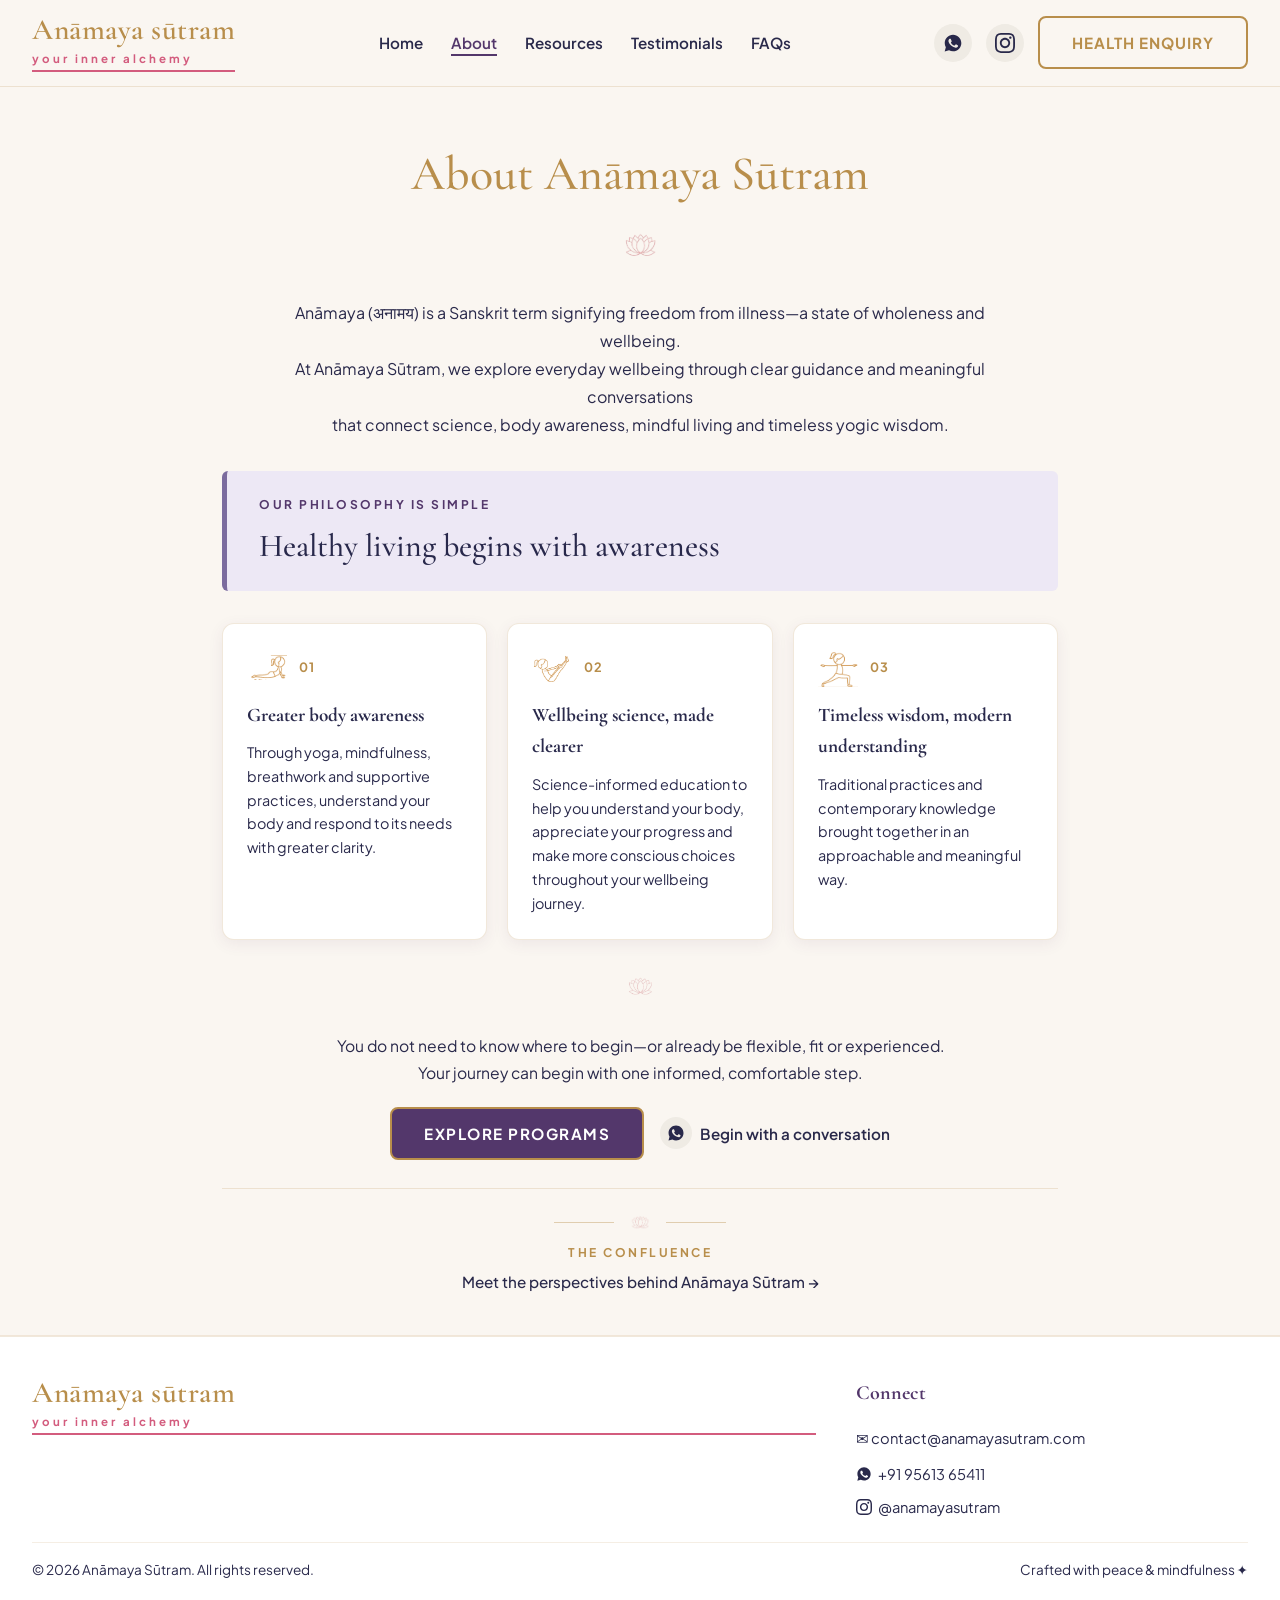
==== commit 9a54f883: "About page refurbished with more stylistic presentation of info: Alignemnt of text and adding the po" ====
--- a/about.html
+++ b/about.html
@@ -42,7 +42,7 @@
               d="M12 2.163c3.204 0 3.584.012 4.85.07 3.252.148 4.771 1.691 4.919 4.919.058 1.265.069 1.645.069 4.849 0 3.205-.012 3.584-.069 4.849-.149 3.225-1.664 4.771-4.919 4.919-1.266.058-1.644.07-4.85.07-3.204 0-3.584-.012-4.849-.07-3.26-.149-4.771-1.699-4.919-4.92-.058-1.265-.07-1.644-.07-4.849 0-3.204.013-3.583.07-4.849.149-3.227 1.664-4.771 4.919-4.919 1.266-.057 1.645-.069 4.849-.069zm0-2.163c-3.259 0-3.667.014-4.947.072-4.358.2-6.78 2.618-6.98 6.98-.059 1.281-.073 1.689-.073 4.948 0 3.259.014 3.668.072 4.948.2 4.358 2.618 6.78 6.98 6.98 1.281.058 1.689.072 4.948.072 3.259 0 3.668-.014 4.948-.072 4.354-.2 6.782-2.618 6.979-6.98.059-1.28.073-1.689.073-4.948 0-3.259-.014-3.667-.072-4.947-.196-4.354-2.617-6.78-6.979-6.98-1.281-.059-1.69-.073-4.949-.073zm0 5.838c-3.403 0-6.162 2.759-6.162 6.162s2.759 6.163 6.162 6.163 6.162-2.759 6.162-6.163c0-3.403-2.759-6.162-6.162-6.162zm0 10.162c-2.209 0-4-1.79-4-4 0-2.209 1.791-4 4-4s4 1.791 4 4c0 2.21-1.791 4-4 4zm6.406-11.845c-.796 0-1.441.645-1.441 1.44s.645 1.44 1.441 1.44c.795 0 1.439-.645 1.439-1.44s-.644-1.44-1.439-1.44z" />
           </svg>
         </a>
-        <a href="https://forms.gle/iVX7P1jNjBqUxD1g9" target="_blank" rel="noopener noreferrer" class="btn btn-purple">ENQUIRE</a>
+        <a href="https://forms.gle/iVX7P1jNjBqUxD1g9" target="_blank" rel="noopener noreferrer" class="btn btn-gold-outline">HEALTH ENQUIRY</a>
       </div>
 
       <button class="hamburger" aria-label="Toggle navigation">☰</button>
@@ -57,85 +57,112 @@
       <li><a href="resources.html">Resources</a></li>
       <li><a href="index.html#testimonials">Testimonials</a></li>
       <li><a href="faq.html">FAQs</a></li>
-      <li><a href="https://forms.gle/iVX7P1jNjBqUxD1g9" target="_blank" rel="noopener noreferrer" class="btn btn-purple" style="width: 100%; margin-top: 12px;">ENQUIRE</a>
+      <li><a href="https://forms.gle/iVX7P1jNjBqUxD1g9" target="_blank" rel="noopener noreferrer" class="btn btn-purple" style="width: 100%; margin-top: 12px;">HEALTH ENQUIRY</a>
       </li>
     </ul>
   </div>
 
-  <!-- Main Hero -->
-  <section class="section-padding bg-ivory" style="border-bottom: 1px solid rgba(184,142,75,0.15);">
-    <div class="container">
-      <div class="text-center">
-        <span class="tagline-purple">Our Story &amp; Philosophy</span>
-        <h1 class="gold-section-title" style="font-size: 3.2rem; margin: 12px 0;">
-          About Anāmaya sūtram
-        </h1>
-      </div>
-      
-      <p class="text-left">
-        About Anāmaya Sūtram
-
-Anāmaya (अनामय)is a Sanskrit term signifying freedom from illness—a state of wholeness and wellbeing.
-At Anāmaya Sūtram, we explore everyday wellbeing through clear guidance and meaningful conversations that connect science, body awareness, mindful living and timeless yogic wisdom.
-
-<br> Our philosophy is simple: <br>
-
-<b> Healthy living begins with awareness </b> <br>
-
-To bring this philosophy into everyday life, we: <br>
-
-1. <b>Guide you towards greater body awareness</b> <br>
-   Through yoga, mindfulness, breathwork and supportive practices, we help you understand your body and respond to its needs with greater clarity. <br>
-
-2. <b>Make wellbeing science easier to understand</b><br>
-   We share science-informed educational content that helps you understand your body, appreciate your progress and make more conscious choices throughout your wellbeing journey.
-
-   Explore our educational <a href="resources.html">resources</a> <br>
-
-3. <b>Bridge timeless wisdom and modern understanding</b> <br>
-   We bring together traditional practices, contemporary knowledge and everyday experience—making wellbeing more approachable, relevant and meaningful.
-
-<br>Through awareness, informed practice and gradual progress, we support you in cultivating vitality, mindful movement and inner peace.<br>
-
-You do not need to know where to begin—or already be flexible, fit or experienced.
-
-Your journey can begin with one informed, comfortable step, guided according to your present needs and capacity.
-
-<br> Not sure what would be right for you? Begin with a simple <a href="https://wa.me/919561365411" target="_blank" rel="noopener noreferrer" style="text-decoration: none; color: var(--color-purple); font-weight: 600; display: inline-flex; align-items: center; gap: 6px;">
-          <svg viewBox="0 0 24 24" style="width: 18px; height: 18px; fill: currentColor;">
-            <path d="M12.031 2c-5.514 0-9.969 4.456-9.969 9.969 0 1.761.459 3.477 1.334 4.988l-1.396 5.109 5.234-1.373c1.458.799 3.104 1.22 4.797 1.22 5.513 0 9.968-4.456 9.968-9.969s-4.455-9.969-9.968-9.969zm5.836 14.173c-.244.687-1.42 1.312-1.969 1.393-.526.078-1.2.112-3.411-.806-2.825-1.173-4.646-4.043-4.786-4.23-.14-.188-1.139-1.517-1.139-2.894 0-1.377.722-2.054.98-2.335.258-.282.562-.352.75-.352.188 0 .375 0 .539.009.174.009.407-.066.637.487.244.586.834 2.033.906 2.18.072.146.12.318.024.506-.096.188-.144.305-.287.474-.143.169-.301.377-.43.506-.143.143-.292.299-.126.584.166.285.736 1.214 1.58 1.966 1.085.967 2.001 1.267 2.286 1.408.285.141.452.12.619-.072.167-.192.716-.834.906-1.119.189-.285.378-.238.636-.144.258.094 1.637.772 1.918.913.281.141.469.211.539.329.07.117.07.682-.174 1.369z" />
-          </svg>
-          conversation
-        </a>.
-        <br>
-<a href="sandhi-prana.html" class="btn btn-purple">EXPLORE PROGRAMS</a>
-      </p>
-    </div>
-  </section>
-
-  <!-- Instructor / Story Section -->
-  <section class="section-padding" style="background: #ffffff;">
-      <div class="text-center" style="margin-bottom: 40px;">
-        <span class="tagline-purple">Why Anāmaya Sūtram Was Born</span>
-        <h2 class="gold-section-title" style="margin-top: 4px;">About the instructor</h2>
-      </div>
-
-      <div style="max-width: 860px; margin: 0 auto; display: flex; flex-direction: column; gap: 32px;">
-        <div style="text-align: center;">
-          <img src="doodles/Bhujang_gold.png" alt="Instructor Profile Doodle"
-            style="width: 160px; height: 160px; object-fit: contain;">
-            <h3>Mamta S</h3>
-        </div>
-
-
-          <p style="font-size: 1.05rem; color: var(--color-midnight); line-height: 1.8; margin-top: 16px;">
-            My journey began as a working mother of twins in Mumbai. When perimenopause brought a series of health challenges—from digestive and breathing difficulties to joint problems—I eventually had to step away from my career. At one stage, even bending my knees and sitting on the floor had become difficult.
-            Breathwork became a turning point. Through commitment, consistency, awareness and supportive lifestyle changes, I gradually rebuilt my health, mobility and confidence.
-            My recovery inspired me to help others, but I knew personal experience alone was not enough. I therefore trained in breathwork, completed the AYUSH Level 1 and Level 2 Yoga Wellness Trainer certifications, and pursued further learning in therapeutic practices and mudras for yoga therapy.
-            Anāmaya Sūtram grew from this journey—to help people understand their bodies, begin within their capacity and progress with appropriate guidance.
-            <br> <a href="story.html">Read about my journey.</a>
-       
-      </div>
+  <!-- About Hero Section -->
+  <section style="padding: 48px 24px 40px; background-color: var(--color-ivory); border-bottom: 1px solid rgba(184,142,75,0.15);">
+    <div class="container" style="max-width: 900px;">
+
+      <!-- Title + Lotus -->
+      <div class="text-center" style="margin-bottom: 28px;">
+        <h1 class="gold-section-title" style="font-size: 3rem; margin: 0 0 14px 0;">About Anāmaya Sūtram</h1>
+        <img src="images/lotus-icon.png" alt="Lotus" style="width: 36px; height: 36px; object-fit: contain; opacity: 0.85;">
+      </div>
+
+      <!-- Description -->
+      <div class="text-center" style="max-width: 700px; margin: 0 auto 32px;">
+        <p style="font-size: 1rem; color: var(--color-midnight); line-height: 1.75; margin: 0;">
+          Anāmaya (अनामय) is a Sanskrit term signifying freedom from illness—a state of wholeness and wellbeing.<br>
+          At Anāmaya Sūtram, we explore everyday wellbeing through clear guidance and meaningful conversations<br>
+          that connect science, body awareness, mindful living and timeless yogic wisdom.
+        </p>
+      </div>
+
+      <!-- Philosophy Box -->
+      <div style="max-width: 840px; margin: 0 auto 32px; background: #EDE8F5; border-left: 5px solid #7B6B9E; border-radius: 6px; padding: 24px 32px;">
+        <p style="font-size: 0.75rem; font-weight: 700; letter-spacing: 2.5px; text-transform: uppercase; color: var(--color-purple); margin: 0 0 10px 0;">Our Philosophy is Simple</p>
+        <h2 style="font-family: var(--font-heading); font-size: 2rem; color: var(--color-midnight); margin: 0; font-weight: 500; line-height: 1.3;">Healthy living begins with awareness</h2>
+      </div>
+
+      <!-- Three Pillar Cards -->
+      <div style="display: grid; grid-template-columns: repeat(auto-fit, minmax(260px, 1fr)); gap: 20px; max-width: 840px; margin: 0 auto 32px;">
+
+        <!-- Card 1 -->
+        <div style="background: #ffffff; border-radius: 12px; padding: 24px; border: 1px solid rgba(184, 142, 75, 0.2); box-shadow: var(--shadow-sm);">
+          <div style="display: flex; align-items: center; gap: 12px; margin-bottom: 12px;">
+            <img src="doodles/Bhujang_gold.png" alt="01" style="width: 40px; height: 40px; object-fit: contain; opacity: 0.9;">
+            <span style="font-size: 0.8rem; font-weight: 700; color: var(--color-gold); letter-spacing: 1px;">01</span>
+          </div>
+          <h4 style="font-family: var(--font-heading); font-size: 1.2rem; font-weight: 700; color: var(--color-midnight); margin: 0 0 10px 0;">Greater body awareness</h4>
+          <p style="font-size: 0.9rem; color: var(--color-midnight); line-height: 1.65; margin: 0;">
+            Through yoga, mindfulness, breathwork and supportive practices, understand your body and respond to its needs with greater clarity.
+          </p>
+        </div>
+
+        <!-- Card 2 -->
+        <div style="background: #ffffff; border-radius: 12px; padding: 24px; border: 1px solid rgba(184, 142, 75, 0.2); box-shadow: var(--shadow-sm);">
+          <div style="display: flex; align-items: center; gap: 12px; margin-bottom: 12px;">
+            <img src="doodles/Nav_gold.png" alt="02" style="width: 40px; height: 40px; object-fit: contain; opacity: 0.9;">
+            <span style="font-size: 0.8rem; font-weight: 700; color: var(--color-gold); letter-spacing: 1px;">02</span>
+          </div>
+          <h4 style="font-family: var(--font-heading); font-size: 1.2rem; font-weight: 700; color: var(--color-midnight); margin: 0 0 10px 0;">Wellbeing science, made clearer</h4>
+          <p style="font-size: 0.9rem; color: var(--color-midnight); line-height: 1.65; margin: 0;">
+            Science-informed education to help you understand your body, appreciate your progress and make more conscious choices throughout your wellbeing journey.
+          </p>
+        </div>
+
+        <!-- Card 3 -->
+        <div style="background: #ffffff; border-radius: 12px; padding: 24px; border: 1px solid rgba(184, 142, 75, 0.2); box-shadow: var(--shadow-sm);">
+          <div style="display: flex; align-items: center; gap: 12px; margin-bottom: 12px;">
+            <img src="doodles/Vidharba_gold.png" alt="03" style="width: 40px; height: 40px; object-fit: contain; opacity: 0.9;">
+            <span style="font-size: 0.8rem; font-weight: 700; color: var(--color-gold); letter-spacing: 1px;">03</span>
+          </div>
+          <h4 style="font-family: var(--font-heading); font-size: 1.2rem; font-weight: 700; color: var(--color-midnight); margin: 0 0 10px 0;">Timeless wisdom, modern understanding</h4>
+          <p style="font-size: 0.9rem; color: var(--color-midnight); line-height: 1.65; margin: 0;">
+            Traditional practices and contemporary knowledge brought together in an approachable and meaningful way.
+          </p>
+        </div>
+
+      </div>
+
+      <!-- Divider with lotus -->
+      <div class="text-center" style="margin-bottom: 24px;">
+        <img src="images/lotus-icon.png" alt="" style="width: 28px; height: 28px; object-fit: contain; opacity: 0.6;">
+      </div>
+
+      <!-- CTA -->
+      <div class="text-center" style="margin-bottom: 28px;">
+        <p style="font-size: 0.98rem; color: var(--color-midnight); line-height: 1.75; margin: 0 0 20px 0;">
+          You do not need to know where to begin—or already be flexible, fit or experienced.<br>
+          Your journey can begin with one informed, comfortable step.
+        </p>
+        <div style="display: flex; gap: 16px; justify-content: center; align-items: center; flex-wrap: wrap;">
+          <a href="sandhi-prana.html" class="btn btn-purple" style="letter-spacing: 1.5px;">EXPLORE PROGRAMS</a>
+          <a href="https://wa.me/919561365411" target="_blank" rel="noopener noreferrer" style="text-decoration: none; display: inline-flex; align-items: center; gap: 8px; color: var(--color-midnight); font-size: 0.95rem; font-weight: 600;">
+            <span class="social-pill" style="width: 32px; height: 32px; flex-shrink: 0;">
+              <svg viewBox="0 0 24 24" style="width: 18px; height: 18px; fill: currentColor;">
+                <path d="M12.031 2c-5.514 0-9.969 4.456-9.969 9.969 0 1.761.459 3.477 1.334 4.988l-1.396 5.109 5.234-1.373c1.458.799 3.104 1.22 4.797 1.22 5.513 0 9.968-4.456 9.968-9.969s-4.455-9.969-9.968-9.969zm5.836 14.173c-.244.687-1.42 1.312-1.969 1.393-.526.078-1.2.112-3.411-.806-2.825-1.173-4.646-4.043-4.786-4.23-.14-.188-1.139-1.517-1.139-2.894 0-1.377.722-2.054.98-2.335.258-.282.562-.352.75-.352.188 0 .375 0 .539.009.174.009.407-.066.637.487.244.586.834 2.033.906 2.18.072.146.12.318.024.506-.096.188-.144.305-.287.474-.143.169-.301.377-.43.506-.143.143-.292.299-.126.584.166.285.736 1.214 1.58 1.966 1.085.967 2.001 1.267 2.286 1.408.285.141.452.12.619-.072.167-.192.716-.834.906-1.119.189-.285.378-.238.636-.144.258.094 1.637.772 1.918.913.281.141.469.211.539.329.07.117.07.682-.174 1.369z" />
+              </svg>
+            </span>
+            Begin with a conversation
+          </a>
+        </div>
+      </div>
+
+      <!-- The Confluence byline -->
+      <div class="text-center" style="padding-top: 24px; border-top: 1px solid rgba(184,142,75,0.2);">
+        <div style="display: flex; align-items: center; justify-content: center; gap: 16px; margin-bottom: 10px;">
+          <div style="height: 1px; width: 60px; background: rgba(184,142,75,0.4);"></div>
+          <img src="images/lotus-icon.png" alt="" style="width: 20px; height: 20px; object-fit: contain; opacity: 0.6;">
+          <div style="height: 1px; width: 60px; background: rgba(184,142,75,0.4);"></div>
+        </div>
+        <p style="font-size: 0.75rem; font-weight: 700; letter-spacing: 2.5px; text-transform: uppercase; color: var(--color-gold); margin: 0 0 6px 0;">The Confluence</p>
+        <a href="story.html" style="text-decoration: none; font-size: 0.95rem; color: var(--color-midnight); font-weight: 500;">Meet the perspectives behind Anāmaya Sūtram →</a>
+      </div>
+
     </div>
   </section>
 
@@ -178,41 +205,7 @@
     </div>
   </footer>
 
-  <!-- Modal -->
-  <div class="modal-overlay" id="registrationModal">
-    <div class="modal-card">
-      <div class="modal-header">
-        <div class="modal-title">Enquire / Join Batch</div>
-        <button class="modal-close" id="closeModal">✕</button>
-      </div>
-
-      <div class="modal-body">
-        <form id="registrationForm">
-          <div class="form-group">
-            <label>Full Name *</label>
-            <input type="text" id="regName" class="form-control" placeholder="e.g. Radhika Sharma" required>
-          </div>
-          <div class="form-group">
-            <label>Email Address *</label>
-            <input type="email" id="regEmail" class="form-control" placeholder="you@example.com" required>
-          </div>
-          <div class="form-group">
-            <label>Phone Number *</label>
-            <input type="tel" id="regPhone" class="form-control" placeholder="+91 98765 43210" required>
-          </div>
-          <button type="submit" class="btn btn-purple" style="width: 100%; margin-top: 8px;">SUBMIT ENQUIRY</button>
-        </form>
-        <div id="registrationSuccess" style="display: none; text-align: center; padding: 24px 0;">
-          <div style="font-size: 3rem; color: var(--color-gold); margin-bottom: 12px;">✓</div>
-          <h3 style="font-family: var(--font-heading); font-size: 2rem; color: var(--color-purple);">Namaste!</h3>
-          <p style="font-size: 0.92rem; color: var(--color-midnight); margin-bottom: 12px;">Your enquiry has been received.</p>
-          <button onclick="closeModal()" class="btn btn-purple">Return</button>
-        </div>
-      </div>
-    </div>
-  </div>
-
   <script src="js/main.js"></script>
 </body>
 
-</html>+</html>
--- a/css/style.css
+++ b/css/style.css
@@ -288,68 +288,166 @@
   border-bottom: 1px solid rgba(184, 142, 75, 0.1);
 }
 
-/* Hero Section (Matching Screenshots 2 & 3) */
+/* Hero Section (New Design with Personal Imagery) */
 .hero-wrapper {
   position: relative;
   width: 100%;
-  min-height: 82vh;
-  background: url('../images/hero_meditation_.jpg') center center / cover no-repeat;
+  min-height: 100vh;
+  background: url('../images/hero.jpeg') center center / cover no-repeat;
   display: flex;
   align-items: center;
   justify-content: center;
-  text-align: center;
   padding: 80px 24px;
 }
 
 @media (max-width: 768px) {
   .hero-wrapper {
-    background-position: right center;
-  }
-}
-
-/* Upper Left Corner Logo Overlay (Matching Screenshots 2 & 3) */
-.hero-logo-overlay {
-  position: absolute;
-  top: 20px;
-  left: 20px;
-  width: 160px;
-  height: auto;
-  z-index: 20;
-  background: rgba(255, 255, 255, 0.9);
-  padding: 8px 12px;
-  border-radius: 12px;
-  box-shadow: 0 4px 15px rgba(0, 0, 0, 0.1);
+    min-height: 90vh;
+    background: url('../images/hero-mobile.jpeg') center center / cover no-repeat;
+    padding: 60px 24px;
+  }
 }
 
 .hero-overlay-content {
   position: relative;
   z-index: 10;
-  max-width: 860px;
+  max-width: 500px;
   margin: 0 auto;
   display: flex;
   flex-direction: column;
-  align-items: center;
-}
-
-.hero-script-headline {
-  font-family: var(--font-script);
-  font-size: 4.2rem;
-  font-weight: 700;
-  color: var(--color-bottle-green);
+  align-items: flex-start;
+  text-align: left;
+}
+
+.hero-headline {
+  font-family: var(--font-heading);
+  font-size: 3.5rem;
+  font-weight: 600;
+  color: var(--color-midnight);
   line-height: 1.15;
-  margin-bottom: 18px;
-  text-shadow: 0 1px 3px rgba(255, 255, 255, 0.8);
-}
-
-.hero-comic-subtitle {
-  font-family: var(--font-comic);
+  margin-bottom: 24px;
+  text-align: left;
+}
+
+.hero-headline br:first-child + br {
+  display: none;
+}
+
+@media (max-width: 768px) {
+  .hero-headline {
+    font-size: 2.2rem;
+  }
+}
+
+.hero-subheading {
+  font-family: var(--font-body);
   font-size: 1rem;
-  font-weight: 700;
-  letter-spacing: 2px;
+  font-weight: 400;
+  line-height: 1.7;
+  color: var(--color-midnight);
+  margin-bottom: 32px;
+  text-align: left;
+}
+
+.btn-health-enquiry {
+  display: inline-flex;
+  align-items: center;
+  justify-content: center;
+  padding: 16px 32px;
+  border-radius: 8px;
+  font-family: var(--font-body);
+  font-size: 1rem;
+  font-weight: 700;
+  letter-spacing: 1px;
+  text-decoration: none;
   text-transform: uppercase;
-  color: var(--color-bottle-green);
-  margin-bottom: 32px;
-  text-shadow: 0 1px 2px rgba(255, 255, 255, 0.8);
+  cursor: pointer;
+  transition: all 0.25s ease;
+  background-color: var(--color-purple);
+  color: #ffffff;
+  border: 2px solid var(--color-purple);
+  width: 100%;
+  margin-bottom: 16px;
+  gap: 8px;
+}
+
+.btn-health-enquiry:hover {
+  background-color: var(--color-purple-hover);
+  transform: translateY(-2px);
+  box-shadow: var(--shadow-sm);
+}
+
+.hero-supporting-text {
+  font-size: 0.85rem;
+  color: var(--color-midnight);
+  margin-bottom: 20px;
+  font-weight: 500;
+}
+
+.hero-secondary-link {
+  font-size: 1rem;
+  color: var(--color-purple);
+  font-weight: 700;
+  text-decoration: underline;
+  text-decoration-thickness: 2px;
+  text-underline-offset: 6px;
+  margin-bottom: 48px;
+  transition: all 0.2s ease;
+}
+
+.hero-secondary-link:hover {
+  color: var(--color-purple-hover);
+}
+
+/* Core Pillars Section */
+.hero-pillars {
+  display: flex;
+  justify-content: space-between;
+  gap: 24px;
+  width: 100%;
+  margin-top: 10px;
+  padding-top: 24px;
+}
+
+@media (max-width: 768px) {
+  .hero-pillars {
+    gap: 16px;
+    margin-top: 32px;
+  }
+}
+
+.pillar-item {
+  display: flex;
+  flex-direction: column;
+  align-items: center;
+  text-align: center;
+  flex: 1;
+  position: relative;
+  padding: 0 12px;
+}
+
+.pillar-item:not(:last-child)::after {
+  content: '';
+  position: absolute;
+  right: 0;
+  top: 50%;
+  transform: translateY(-50%);
+  width: 3px;
+  height: 60px;
+  background-color: rgba(216, 141, 21, 0.753);
+}
+
+.pillar-icon {
+  font-size: 2rem;
+  margin-bottom: 12px;
+}
+
+.pillar-label {
+  font-size: 0.75rem;
+  font-weight: 700;
+  letter-spacing: 1.5px;
+  text-transform: uppercase;
+  color: var(--color-midnight);
 }
 
 /* What is Anamaya Sutram Section */
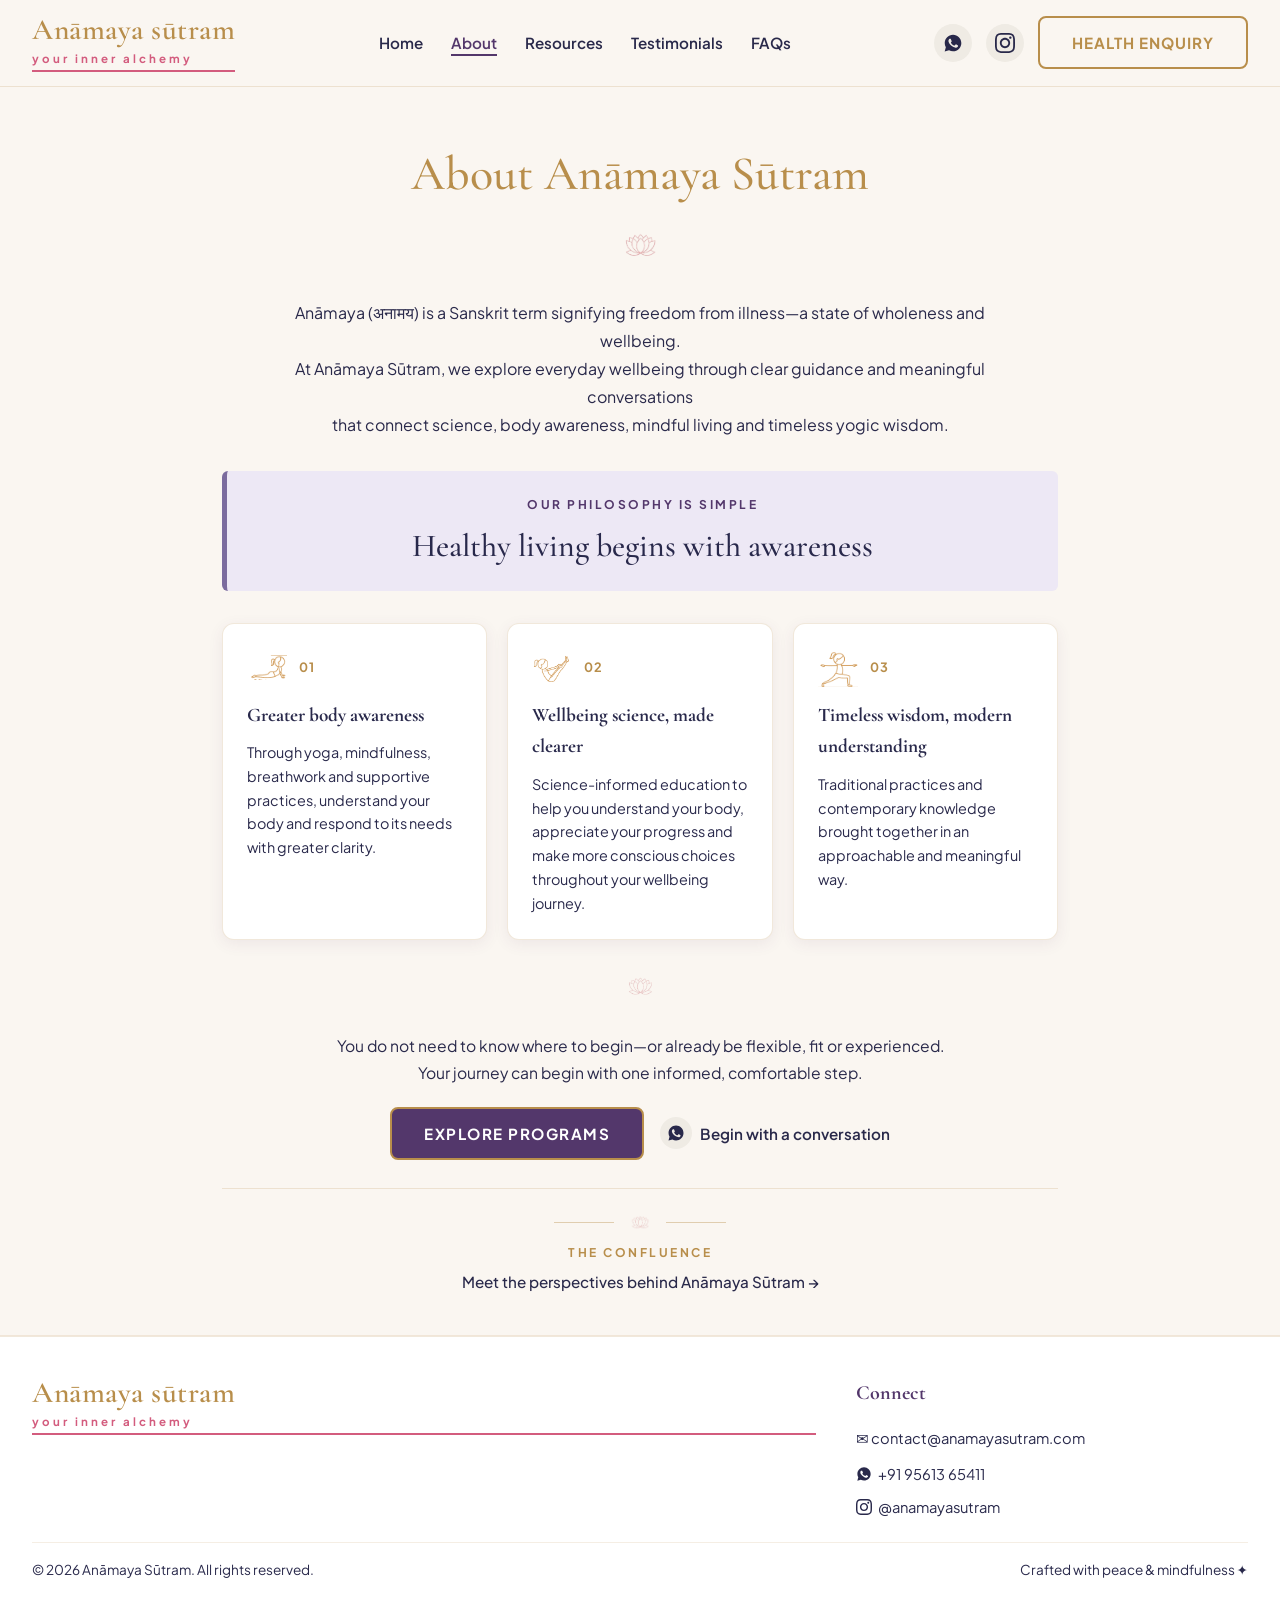
==== commit 283a08bd: "css: deacreased the spacing between sections (.section-padding); text overlaid on hero determines th" ====
--- a/about.html
+++ b/about.html
@@ -83,8 +83,8 @@
 
       <!-- Philosophy Box -->
       <div style="max-width: 840px; margin: 0 auto 32px; background: #EDE8F5; border-left: 5px solid #7B6B9E; border-radius: 6px; padding: 24px 32px;">
-        <p style="font-size: 0.75rem; font-weight: 700; letter-spacing: 2.5px; text-transform: uppercase; color: var(--color-purple); margin: 0 0 10px 0;">Our Philosophy is Simple</p>
-        <h2 style="font-family: var(--font-heading); font-size: 2rem; color: var(--color-midnight); margin: 0; font-weight: 500; line-height: 1.3;">Healthy living begins with awareness</h2>
+        <p style="font-size: 0.75rem; text-align: center; font-weight: 700; letter-spacing: 2.5px; text-transform: uppercase; color: var(--color-purple); margin: 0 0 10px 0;">Our Philosophy is Simple</p>
+        <h2 style="font-family: var(--font-heading); font-size: 2rem; text-align: center; color: var(--color-midnight); margin: 0; font-weight: 500; line-height: 1.3;">Healthy living begins with awareness</h2>
       </div>
 
       <!-- Three Pillar Cards -->
--- a/css/style.css
+++ b/css/style.css
@@ -75,7 +75,7 @@
 }
 
 .section-padding {
-  padding: 60px 0;
+  padding: 10px 0;
 }
 
 .text-center {
@@ -292,19 +292,21 @@
 .hero-wrapper {
   position: relative;
   width: 100%;
-  min-height: 100vh;
-  background: url('../images/hero.jpeg') center center / cover no-repeat;
-  display: flex;
-  align-items: center;
-  justify-content: center;
-  padding: 80px 24px;
+  min-height: unset;
+  background: rgba(250, 246, 241, 0.4) url('../images/hero.png') center top / cover no-repeat;
+  background-blend-mode: overlay;
+  display: flex;
+  align-items: flex-start;
+  justify-content: flex-start;
+  padding: 48px 24px 48px;
 }
 
 @media (max-width: 768px) {
   .hero-wrapper {
-    min-height: 90vh;
-    background: url('../images/hero-mobile.jpeg') center center / cover no-repeat;
-    padding: 60px 24px;
+    min-height: unset;
+    background: rgba(250, 246, 241, 0.4) url('../images/hero-mobile.jpeg') center top / cover no-repeat;
+    background-blend-mode: overlay;
+    padding: 32px 20px 32px;
   }
 }
 
@@ -325,7 +327,7 @@
   font-weight: 600;
   color: var(--color-midnight);
   line-height: 1.15;
-  margin-bottom: 24px;
+  /* margin-bottom: 24px; */
   text-align: left;
 }
 
@@ -411,8 +413,8 @@
 
 @media (max-width: 768px) {
   .hero-pillars {
-    gap: 16px;
-    margin-top: 32px;
+    gap: 10px;
+    margin-top: 10px;
   }
 }
 
@@ -612,7 +614,7 @@
 .program-card {
   background: #ffffff;
   border-radius: 24px;
-  padding: 40px 32px;
+  padding: 30px 32px;
   border: 1.5px solid rgba(184, 142, 75, 0.2);
   box-shadow: var(--shadow-sm);
   display: flex;
@@ -1048,39 +1050,121 @@
 .geometry-quote {
     font-size: 1.5rem;
 }
-/* Mobile Responsiveness (Matching Screenshot 3) */
+/* =============================================
+   Mobile Responsiveness
+   ============================================= */
 @media (max-width: 768px) {
   .container {
     padding: 0 16px;
   }
 
-  .hero-script-headline {
-    font-size: 2.5rem;
-  }
-
-  .hero-comic-subtitle {
-    font-size: 0.85rem;
-    letter-spacing: 1px;
-  }
-
-  .hero-logo-overlay {
-    top: 10px;
-    left: 10px;
-    width: 120px;
-  }
-
-  .gold-section-title {
-    font-size: 2.2rem;
+  /* --- Navbar --- */
+  .navbar {
+    padding: 12px 0;
   }
 
   .nav-links {
     display: none;
   }
 
+  .nav-right-actions {
+    display: flex;
+    gap: 8px;
+    align-items: center;
+  }
+
+  .nav-right-actions .social-pill {
+    display: none;
+  }
+
+  .nav-right-actions .btn {
+    font-size: 0.72rem;
+    padding: 8px 14px;
+    letter-spacing: 0.5px;
+    white-space: nowrap;
+  }
+
   .hamburger {
     display: block;
   }
 
+  .nav-brand-title {
+    font-size: 1.4rem;
+  }
+
+  .nav-brand-tagline {
+    font-size: 0.62rem;
+    letter-spacing: 2px;
+  }
+
+  /* --- Hero --- */
+  .hero-wrapper {
+    min-height: unset;
+    padding: 32px 20px 32px;
+    align-items: flex-start;
+    background-position: center top;
+  }
+
+  .hero-overlay-content {
+    max-width: 100%;
+    width: 100%;
+    padding-bottom: 16px;
+  }
+
+  .hero-headline {
+    font-size: 2rem;
+    margin-bottom: 16px;
+  }
+
+  .hero-subheading {
+    font-size: 0.92rem;
+    margin-bottom: 24px;
+  }
+
+  .btn-health-enquiry {
+    font-size: 0.88rem;
+    padding: 14px 20px;
+    letter-spacing: 0.5px;
+  }
+
+  .hero-supporting-text {
+    font-size: 0.8rem;
+  }
+
+  .hero-secondary-link {
+    font-size: 0.92rem;
+    margin-bottom: 32px;
+  }
+
+  .hero-pillars {
+    gap: 0;
+    margin-top: 5px;
+    padding-top: 5px;
+  }
+
+  .pillar-item {
+    padding: 0 6px;
+  }
+
+  .pillar-icon {
+    font-size: 1.4rem;
+    margin-bottom: 6px;
+  }
+
+  .pillar-label {
+    font-size: 0.6rem;
+    letter-spacing: 0.5px;
+  }
+
+  /* --- Sections --- */
+  .gold-section-title {
+    font-size: 2rem;
+  }
+
+  .section-padding {
+    padding: 10px 0;
+  }
+
   .batch-grid {
     grid-template-columns: 1fr;
   }
@@ -1089,7 +1173,297 @@
     grid-template-columns: 1fr;
   }
 
-  .nav-right-actions .social-pill {
-    display: inline-flex;
-  }
-}+  /* --- What is section --- */
+  .geometry-quote {
+    font-size: 1.2rem;
+  }
+
+  /* --- Programs grid --- */
+  .programs-grid {
+    grid-template-columns: 1fr;
+    gap: 20px;
+  }
+
+  /* --- Testimonial card --- */
+  .testimonial-card {
+    padding: 28px 20px;
+  }
+
+  /* --- Accordion --- */
+  .accordion-header {
+    font-size: 1.1rem;
+    padding: 18px 20px;
+  }
+
+  .accordion-body {
+    padding: 0 20px 20px;
+  }
+
+  /* --- Batch container --- */
+  .batch-container {
+    padding: 28px 20px;
+  }
+
+  /* --- Footer --- */
+  .footer-bottom {
+    flex-direction: column;
+    text-align: center;
+    gap: 8px;
+  }
+}
+
+/* =============================================
+   Resources Page
+   ============================================= */
+.resources-hero {
+  padding: 48px 0 40px;
+  background: var(--color-ivory);
+  text-align: center;
+  border-bottom: 1px solid rgba(184,142,75,0.15);
+}
+
+.resources-main {
+  padding: 48px 0;
+  background: var(--color-ivory);
+}
+
+.resources-grid {
+  display: grid;
+  grid-template-columns: 1fr 1fr;
+  gap: 48px;
+  align-items: start;
+}
+
+@media (max-width: 768px) {
+  .resources-grid {
+    grid-template-columns: 1fr;
+    gap: 40px;
+  }
+}
+
+/* Left column — Featured */
+.featured-label {
+  font-size: 0.72rem;
+  font-weight: 700;
+  letter-spacing: 2px;
+  text-transform: uppercase;
+  color: var(--color-gold);
+  margin-bottom: 10px;
+}
+
+.featured-title {
+  font-family: var(--font-heading);
+  font-size: 2rem;
+  color: var(--color-gold);
+  font-weight: 500;
+  line-height: 1.25;
+  margin-bottom: 10px;
+}
+
+.featured-desc {
+  font-size: 0.95rem;
+  color: var(--color-midnight);
+  line-height: 1.65;
+  margin-bottom: 24px;
+}
+
+/* Carousel */
+.carousel-wrapper {
+  position: relative;
+}
+
+.carousel-track {
+  overflow: hidden;
+  border-radius: 12px;
+}
+
+.carousel-slide {
+  display: none;
+}
+
+.carousel-slide.active {
+  display: block;
+}
+
+.carousel-slide img {
+  width: 100%;
+  height: auto;
+  border-radius: 12px;
+  display: block;
+}
+
+.carousel-btn {
+  position: absolute;
+  top: 50%;
+  transform: translateY(-50%);
+  width: 40px;
+  height: 40px;
+  border-radius: 50%;
+  border: none;
+  background: var(--color-gold);
+  color: #ffffff;
+  font-size: 1.1rem;
+  cursor: pointer;
+  display: flex;
+  align-items: center;
+  justify-content: center;
+  box-shadow: 0 2px 8px rgba(0,0,0,0.15);
+  transition: background 0.2s;
+  z-index: 5;
+}
+
+.carousel-btn:hover {
+  background: var(--color-gold-bright);
+}
+
+.carousel-btn.prev { left: -20px; }
+.carousel-btn.next { right: -20px; }
+
+.carousel-dots {
+  display: flex;
+  justify-content: center;
+  gap: 8px;
+  margin-top: 14px;
+}
+
+.carousel-dot {
+  width: 8px;
+  height: 8px;
+  border-radius: 50%;
+  background: rgba(184,142,75,0.3);
+  cursor: pointer;
+  transition: background 0.2s;
+}
+
+.carousel-dot.active {
+  background: var(--color-gold);
+}
+
+.carousel-hint {
+  text-align: center;
+  font-size: 0.85rem;
+  color: var(--color-purple);
+  margin-top: 10px;
+  font-weight: 500;
+}
+
+/* Right column — Library */
+.library-label {
+  font-size: 0.72rem;
+  font-weight: 700;
+  letter-spacing: 2px;
+  text-transform: uppercase;
+  color: var(--color-gold);
+  margin-bottom: 10px;
+}
+
+.library-title {
+  font-family: var(--font-heading);
+  font-size: 2rem;
+  color: var(--color-gold);
+  font-weight: 500;
+  line-height: 1.25;
+  margin-bottom: 8px;
+}
+
+.library-desc {
+  font-size: 0.92rem;
+  color: var(--color-midnight);
+  line-height: 1.6;
+  margin-bottom: 24px;
+}
+
+.library-list {
+  list-style: none;
+  display: flex;
+  flex-direction: column;
+  gap: 0;
+  margin-bottom: 28px;
+  border: 1px solid rgba(184,142,75,0.2);
+  border-radius: 12px;
+  overflow: hidden;
+}
+
+.library-item {
+  display: flex;
+  align-items: center;
+  gap: 16px;
+  padding: 16px 20px;
+  background: #ffffff;
+  border-bottom: 1px solid rgba(184,142,75,0.15);
+  transition: background 0.2s;
+  cursor: pointer;
+}
+
+.library-item:last-child {
+  border-bottom: none;
+}
+
+.library-item:hover {
+  background: rgba(184,142,75,0.06);
+}
+
+.library-num {
+  font-family: var(--font-heading);
+  font-size: 1rem;
+  color: var(--color-gold);
+  font-weight: 600;
+  min-width: 24px;
+}
+
+.library-text {
+  flex: 1;
+  font-size: 0.95rem;
+  color: var(--color-midnight);
+  font-weight: 500;
+}
+
+.library-actions {
+  display: flex;
+  align-items: center;
+  gap: 12px;
+}
+
+.library-ig-icon {
+  width: 22px;
+  height: 22px;
+  color: var(--color-midnight);
+  opacity: 0.5;
+}
+
+.library-arrow {
+  font-size: 1rem;
+  color: var(--color-gold);
+  font-weight: 700;
+}
+
+.btn-instagram {
+  display: inline-flex;
+  align-items: center;
+  justify-content: center;
+  gap: 10px;
+  width: 100%;
+  padding: 14px 24px;
+  background: var(--color-purple);
+  color: #ffffff;
+  border: none;
+  border-radius: 8px;
+  font-size: 0.88rem;
+  font-weight: 700;
+  letter-spacing: 1.5px;
+  text-transform: uppercase;
+  text-decoration: none;
+  cursor: pointer;
+  transition: background 0.2s, transform 0.2s;
+}
+
+.btn-instagram:hover {
+  background: var(--color-purple-hover);
+  transform: translateY(-1px);
+}
+
+.btn-instagram svg {
+  width: 18px;
+  height: 18px;
+  fill: currentColor;
+}
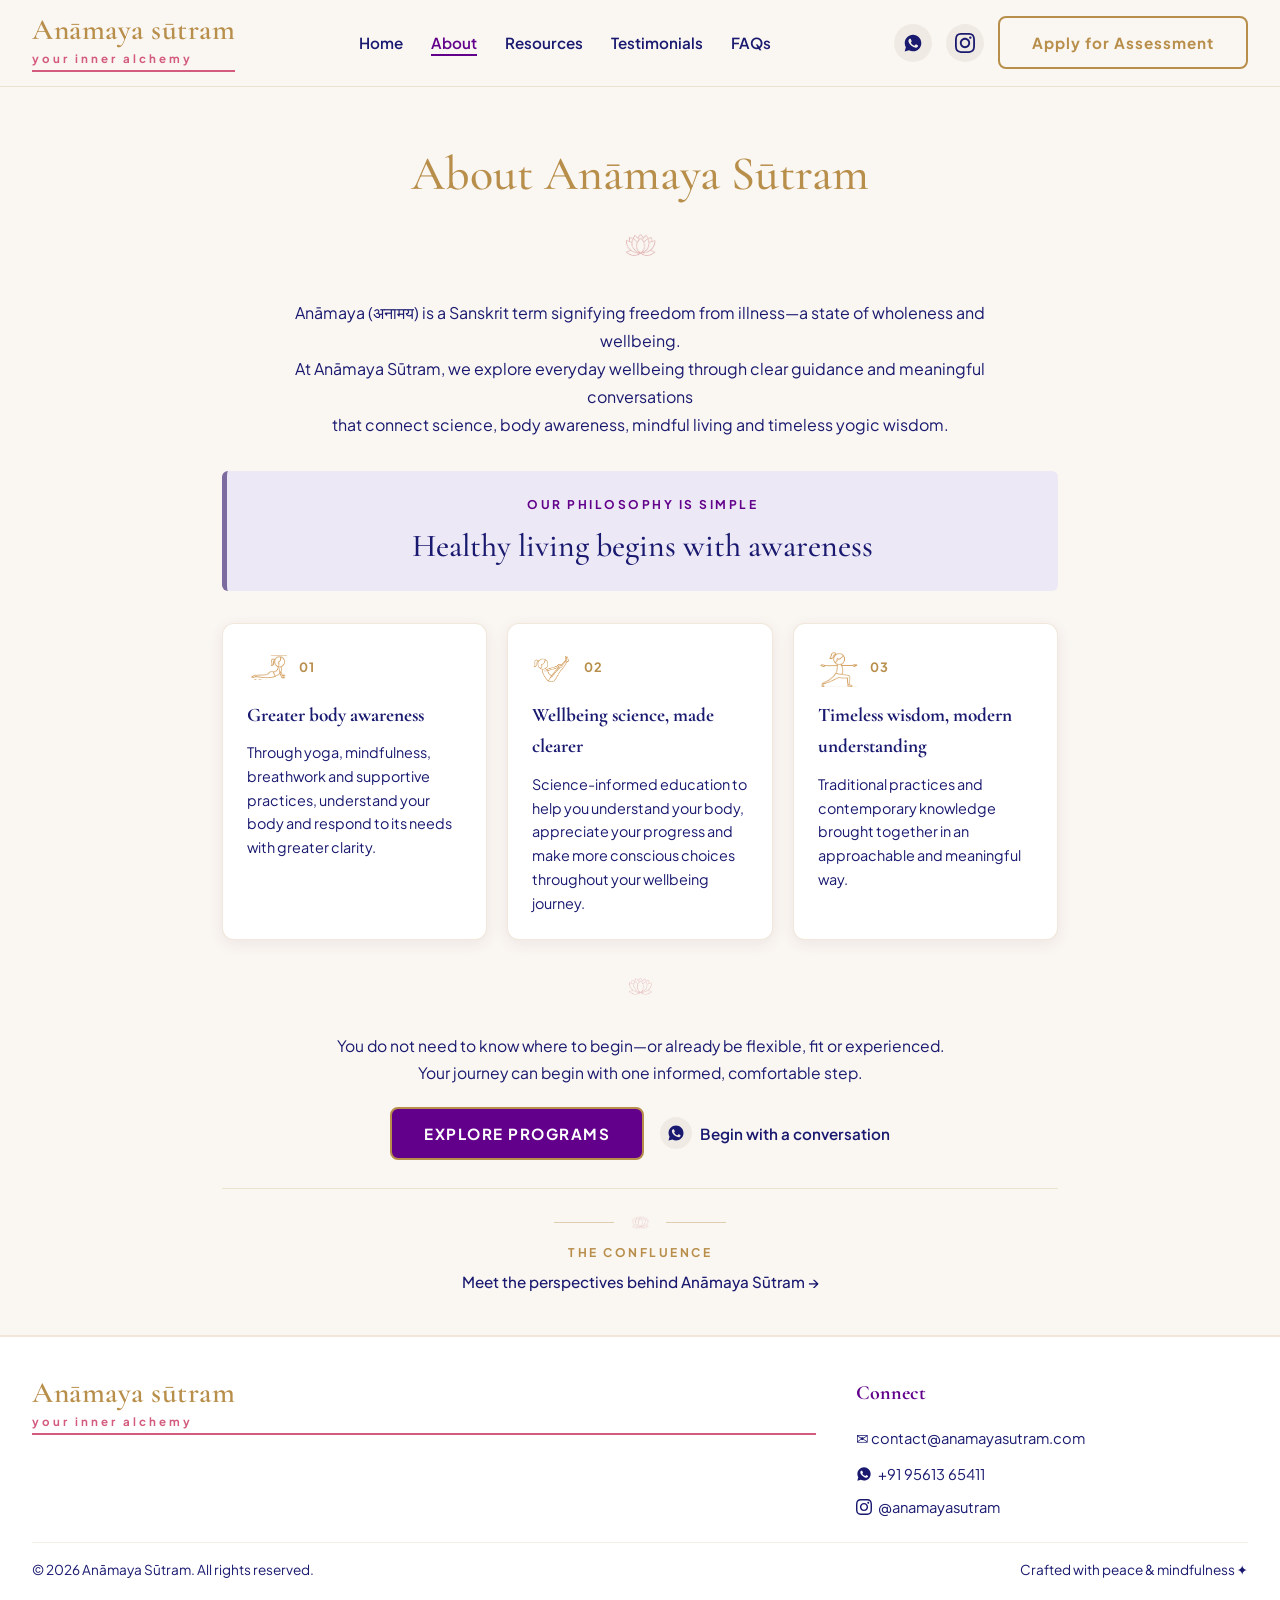
==== commit 733dbfbb: "Added new link for Sandhi Prana assessment" ====
--- a/about.html
+++ b/about.html
@@ -24,7 +24,7 @@
         <li><a href="index.html" class="nav-link">Home</a></li>
         <li><a href="about.html" class="nav-link active">About</a></li>
         <li><a href="resources.html" class="nav-link">Resources</a></li>
-        <li><a href="index.html#testimonials" class="nav-link">Testimonials</a></li>
+        <li><a href="testimonials.html" class="nav-link">Testimonials</a></li>
         <li><a href="faq.html" class="nav-link">FAQs</a></li>
       </ul>
 
@@ -42,7 +42,7 @@
               d="M12 2.163c3.204 0 3.584.012 4.85.07 3.252.148 4.771 1.691 4.919 4.919.058 1.265.069 1.645.069 4.849 0 3.205-.012 3.584-.069 4.849-.149 3.225-1.664 4.771-4.919 4.919-1.266.058-1.644.07-4.85.07-3.204 0-3.584-.012-4.849-.07-3.26-.149-4.771-1.699-4.919-4.92-.058-1.265-.07-1.644-.07-4.849 0-3.204.013-3.583.07-4.849.149-3.227 1.664-4.771 4.919-4.919 1.266-.057 1.645-.069 4.849-.069zm0-2.163c-3.259 0-3.667.014-4.947.072-4.358.2-6.78 2.618-6.98 6.98-.059 1.281-.073 1.689-.073 4.948 0 3.259.014 3.668.072 4.948.2 4.358 2.618 6.78 6.98 6.98 1.281.058 1.689.072 4.948.072 3.259 0 3.668-.014 4.948-.072 4.354-.2 6.782-2.618 6.979-6.98.059-1.28.073-1.689.073-4.948 0-3.259-.014-3.667-.072-4.947-.196-4.354-2.617-6.78-6.979-6.98-1.281-.059-1.69-.073-4.949-.073zm0 5.838c-3.403 0-6.162 2.759-6.162 6.162s2.759 6.163 6.162 6.163 6.162-2.759 6.162-6.163c0-3.403-2.759-6.162-6.162-6.162zm0 10.162c-2.209 0-4-1.79-4-4 0-2.209 1.791-4 4-4s4 1.791 4 4c0 2.21-1.791 4-4 4zm6.406-11.845c-.796 0-1.441.645-1.441 1.44s.645 1.44 1.441 1.44c.795 0 1.439-.645 1.439-1.44s-.644-1.44-1.439-1.44z" />
           </svg>
         </a>
-        <a href="https://forms.gle/iVX7P1jNjBqUxD1g9" target="_blank" rel="noopener noreferrer" class="btn btn-gold-outline">HEALTH ENQUIRY</a>
+        <a href="https://forms.gle/pNHa3Q9pTXm5epXJA" target="_blank" rel="noopener noreferrer" class="btn btn-gold-outline">Apply for Assessment</a>
       </div>
 
       <button class="hamburger" aria-label="Toggle navigation">☰</button>
@@ -55,10 +55,8 @@
       <li><a href="index.html">Home</a></li>
       <li><a href="about.html">About</a></li>
       <li><a href="resources.html">Resources</a></li>
-      <li><a href="index.html#testimonials">Testimonials</a></li>
+      <li><a href="testimonials.html">Testimonials</a></li>
       <li><a href="faq.html">FAQs</a></li>
-      <li><a href="https://forms.gle/iVX7P1jNjBqUxD1g9" target="_blank" rel="noopener noreferrer" class="btn btn-purple" style="width: 100%; margin-top: 12px;">HEALTH ENQUIRY</a>
-      </li>
     </ul>
   </div>
 
--- a/css/style.css
+++ b/css/style.css
@@ -5,8 +5,9 @@
   --color-burgundy: #7B1418;
   --color-gold: #B88E4B;
   --color-gold-bright: #D4AF6D;
-  --color-purple: #53376B;
-  --color-purple-hover: #412856;
+  --color-purple: #62008b; 
+  /* Purple is the name but the colour used is dark violet */
+  --color-purple-hover: #68408a;
   --color-indigo: #201D48;
   --color-green: #3D6843;
   --color-ivory: #FAF6F1;
@@ -15,7 +16,7 @@
   --color-card: #FFFFFF;
   --color-charcoal: #2c0101c0;
   --color-muted: #382e2e;
-  --color-midnight: #1a1a3eee;
+  --color-midnight: #191970;
   --color-bottle-green: #183b03;
   --color-light-pink: #d35c7e;
   --color-text: #1A1A3E;
@@ -133,6 +134,7 @@
   background-color: transparent;
   color: var(--color-gold);
   border: 2px solid var(--color-gold);
+  text-transform: none;
 }
 
 .btn-gold-outline:hover {
@@ -293,12 +295,12 @@
   position: relative;
   width: 100%;
   min-height: unset;
-  background: rgba(250, 246, 241, 0.4) url('../images/hero.png') center top / cover no-repeat;
+  background: rgba(250, 246, 241, 0.4) url('../images/hero.png') right center / cover no-repeat;
   background-blend-mode: overlay;
   display: flex;
   align-items: flex-start;
   justify-content: flex-start;
-  padding: 48px 24px 48px;
+  padding: 60px 0 60px 80px;
 }
 
 @media (max-width: 768px) {
@@ -313,8 +315,8 @@
 .hero-overlay-content {
   position: relative;
   z-index: 10;
-  max-width: 500px;
-  margin: 0 auto;
+  max-width: 550px;
+  margin: 0;
   display: flex;
   flex-direction: column;
   align-items: flex-start;
@@ -322,69 +324,92 @@
 }
 
 .hero-headline {
-  font-family: var(--font-heading);
-  font-size: 3.5rem;
-  font-weight: 600;
-  color: var(--color-midnight);
-  line-height: 1.15;
-  /* margin-bottom: 24px; */
+  font-family: var(--font-midnight);
+  font-size: 2rem;
+  font-weight: 500;
+  color: var(--color-midnight);
+  line-height: 1.1;
+  margin-bottom: 20px;
   text-align: left;
-}
-
-.hero-headline br:first-child + br {
-  display: none;
-}
+  letter-spacing: -0.5px;
+}
+
 
 @media (max-width: 768px) {
   .hero-headline {
-    font-size: 2.2rem;
+    font-size: 1.2rem;
+  }
+}
+
+.hero-quote {
+  font-family: var(--font-heading);
+  font-size: 1.3rem;
+  font-style: italic;
+  color: var(--color-midnight);
+  margin-bottom: 24px;
+  text-align: left;
+  line-height: 1.6;
+  font-weight: 500;
+}
+
+@media (max-width: 768px) {
+  .hero-quote {
+    font-size: 1rem;
+    margin-bottom: 16px;
   }
 }
 
 .hero-subheading {
   font-family: var(--font-body);
-  font-size: 1rem;
+  font-size: 1.05rem;
   font-weight: 400;
-  line-height: 1.7;
+  line-height: 1.75;
   color: var(--color-midnight);
   margin-bottom: 32px;
   text-align: left;
+  letter-spacing: 0.3px;
 }
 
 .btn-health-enquiry {
   display: inline-flex;
   align-items: center;
   justify-content: center;
-  padding: 16px 32px;
-  border-radius: 8px;
+  padding: 8px 16px;
+  border-radius: 12px;
   font-family: var(--font-body);
-  font-size: 1rem;
-  font-weight: 700;
-  letter-spacing: 1px;
+  font-size: 0.88rem;
+  font-weight: 600;
+  letter-spacing: 0.5px;
   text-decoration: none;
-  text-transform: uppercase;
+  text-transform: capitalize;
   cursor: pointer;
   transition: all 0.25s ease;
-  background-color: var(--color-purple);
+  background-color: var(--color-gold);
   color: #ffffff;
-  border: 2px solid var(--color-purple);
-  width: 100%;
-  margin-bottom: 16px;
+  border: 2px solid var(--color-gold);
+  width: fit-content;
+  margin-bottom: 20px;
   gap: 8px;
 }
 
 .btn-health-enquiry:hover {
-  background-color: var(--color-purple-hover);
+  background-color: var(--color-gold-bright);
+  border-color: var(--color-gold-bright);
   transform: translateY(-2px);
   box-shadow: var(--shadow-sm);
 }
 
 .hero-supporting-text {
-  font-size: 0.85rem;
+  font-size: 0.9rem;
   color: var(--color-midnight);
   margin-bottom: 20px;
-  font-weight: 500;
-}
+  font-weight: 600;
+  letter-spacing: 0.5px;
+  display: flex;
+  align-items: center;
+  gap: 8px;
+}
+
 
 .hero-secondary-link {
   font-size: 1rem;
@@ -611,6 +636,156 @@
   }
 }
 
+/* New Two-Program Featured Grid */
+.programs-grid-two {
+  display: grid;
+  grid-template-columns: repeat(2, 1fr);
+  gap: 28px;
+  margin-top: 32px;
+  max-width: 1100px;
+  margin-left: auto;
+  margin-right: auto;
+}
+
+@media (max-width: 1024px) {
+  .programs-grid-two {
+    grid-template-columns: 1fr;
+    gap: 24px;
+    margin-top: 28px;
+  }
+}
+
+.program-card-featured {
+  background: #ffffff;
+  border-radius: 16px;
+  padding: 28px 24px;
+  border: 1px solid rgba(184, 142, 75, 0.15);
+  box-shadow: var(--shadow-sm);
+  display: flex;
+  flex-direction: column;
+  justify-content: space-between;
+  transition: all 0.3s ease;
+}
+
+.program-card-featured:hover {
+  border-color: var(--color-gold);
+  box-shadow: 0 4px 16px rgba(184, 142, 75, 0.12);
+}
+
+.program-featured-header {
+  margin-bottom: 20px;
+}
+
+.program-featured-title {
+  font-family: var(--font-heading);
+  font-size: 1.6rem;
+  color: var(--color-gold);
+  margin: 0 0 2px 0;
+  font-weight: 600;
+}
+
+.program-featured-subtitle {
+  font-size: 1.2rem;
+  color: var(--color-midnight);
+  margin: 0 0 8px 0;
+  font-weight: 600;
+  line-height: 1.3;
+}
+
+.program-featured-tagline {
+  font-size: 0.9rem;
+  color: var(--color-midnight);
+  margin: 0;
+  font-style: italic;
+  line-height: 1.5;
+  font-weight: 400;
+}
+
+.program-featured-content {
+  margin-bottom: 20px;
+}
+
+.program-featured-list {
+  list-style: none;
+  margin: 0;
+  padding: 0;
+  display: flex;
+  flex-direction: column;
+  gap: 8px;
+}
+
+.program-featured-list li {
+  font-size: 0.88rem;
+  color: var(--color-midnight);
+  display: flex;
+  align-items: center;
+  gap: 8px;
+}
+
+.program-featured-list li::before {
+  content: '✓';
+  color: var(--color-gold);
+  font-weight: 700;
+  font-size: 0.95rem;
+  flex-shrink: 0;
+}
+
+.btn-program-gold {
+  display: inline-flex;
+  align-items: center;
+  justify-content: center;
+  padding: 12px 24px;
+  border-radius: 10px;
+  font-family: var(--font-body);
+  font-size: 0.9rem;
+  font-weight: 600;
+  letter-spacing: 0.3px;
+  text-decoration: none;
+  text-transform: capitalize;
+  cursor: pointer;
+  transition: all 0.25s ease;
+  background-color: var(--color-gold);
+  color: #ffffff;
+  border: 2px solid var(--color-gold);
+  width: 100%;
+  gap: 6px;
+}
+
+.btn-program-gold:hover {
+  background-color: var(--color-gold-bright);
+  border-color: var(--color-gold-bright);
+  transform: translateY(-2px);
+  box-shadow: var(--shadow-sm);
+}
+
+.btn-program-purple {
+  display: inline-flex;
+  align-items: center;
+  justify-content: center;
+  padding: 12px 24px;
+  border-radius: 10px;
+  font-family: var(--font-body);
+  font-size: 0.9rem;
+  font-weight: 600;
+  letter-spacing: 0.3px;
+  text-decoration: none;
+  text-transform: capitalize;
+  cursor: pointer;
+  transition: all 0.25s ease;
+  background-color: var(--color-purple);
+  color: #ffffff;
+  border: 2px solid var(--color-purple);
+  width: 100%;
+  gap: 6px;
+}
+
+.btn-program-purple:hover {
+  background-color: var(--color-purple-hover);
+  border-color: var(--color-purple-hover);
+  transform: translateY(-2px);
+  box-shadow: var(--shadow-sm);
+}
+
 .program-card {
   background: #ffffff;
   border-radius: 24px;
@@ -689,12 +864,68 @@
   flex-wrap: wrap;
 }
 
-/* Feature Cards Grid (Core Pillars) */
-.cards-grid {
+/* Approach Cards Grid */
+.approach-cards-grid {
   display: grid;
-  grid-template-columns: repeat(auto-fit, minmax(260px, 1fr));
-  gap: 28px;
-  margin-top: 40px;
+  grid-template-columns: repeat(3, 1fr);
+  transform: translateY(-13px);
+  gap: 32px;
+  max-width: 1000px;
+  margin: 0 auto;
+}
+
+@media (max-width: 1024px) {
+  .approach-cards-grid {
+    grid-template-columns: repeat(2, 1fr);
+    gap: 24px;
+  }
+}
+
+@media (max-width: 640px) {
+  .approach-cards-grid {
+    grid-template-columns: 1fr;
+    gap: 20px;
+  }
+}
+
+.approach-card {
+  text-align: center;
+  padding: 28px 20px;
+  background: #ffffff;
+  border-radius: 16px;
+  border: 1px solid rgba(184, 142, 75, 0.15);
+  display: flex;
+  flex-direction: column;
+  align-items: center;
+  gap: 12px;
+  transition: all 0.3s ease;
+}
+
+.approach-card:hover {
+  border-color: var(--color-gold);
+  box-shadow: 0 4px 16px rgba(184, 142, 75, 0.12);
+}
+
+.approach-icon {
+  font-size: 3rem;
+  margin-bottom: 8px;
+}
+
+.approach-title {
+  font-family: var(--font-heading);
+  font-size: 1.35rem;
+  color: var(--color-midnight);
+  font-weight: 600;
+  margin: 0;
+  line-height: 1.3;
+}
+
+.approach-desc {
+  font-size: 0.92rem;
+  color: var(--color-midnight);
+  line-height: 1.6;
+  margin: 0;
+  font-weight: 400;
 }
 
 .feature-card {
@@ -1112,7 +1343,7 @@
   }
 
   .hero-headline {
-    font-size: 2rem;
+    font-size: 1.5rem;
     margin-bottom: 16px;
   }
 
@@ -1122,8 +1353,8 @@
   }
 
   .btn-health-enquiry {
-    font-size: 0.88rem;
-    padding: 14px 20px;
+    font-size: 0.55rem;
+    padding: 10px 20px;
     letter-spacing: 0.5px;
   }
 
@@ -1285,11 +1516,21 @@
   display: block;
 }
 
+.carousel-slide a {
+  display: block;
+  text-decoration: none;
+}
+
 .carousel-slide img {
   width: 100%;
   height: auto;
   border-radius: 12px;
   display: block;
+  transition: transform 0.3s ease;
+}
+
+.carousel-slide a:hover img {
+  transform: scale(1.02);
 }
 
 .carousel-btn {
@@ -1416,6 +1657,12 @@
   font-size: 0.95rem;
   color: var(--color-midnight);
   font-weight: 500;
+  text-decoration: none;
+  transition: color 0.2s ease;
+}
+
+.library-text:hover {
+  color: var(--color-gold);
 }
 
 .library-actions {
